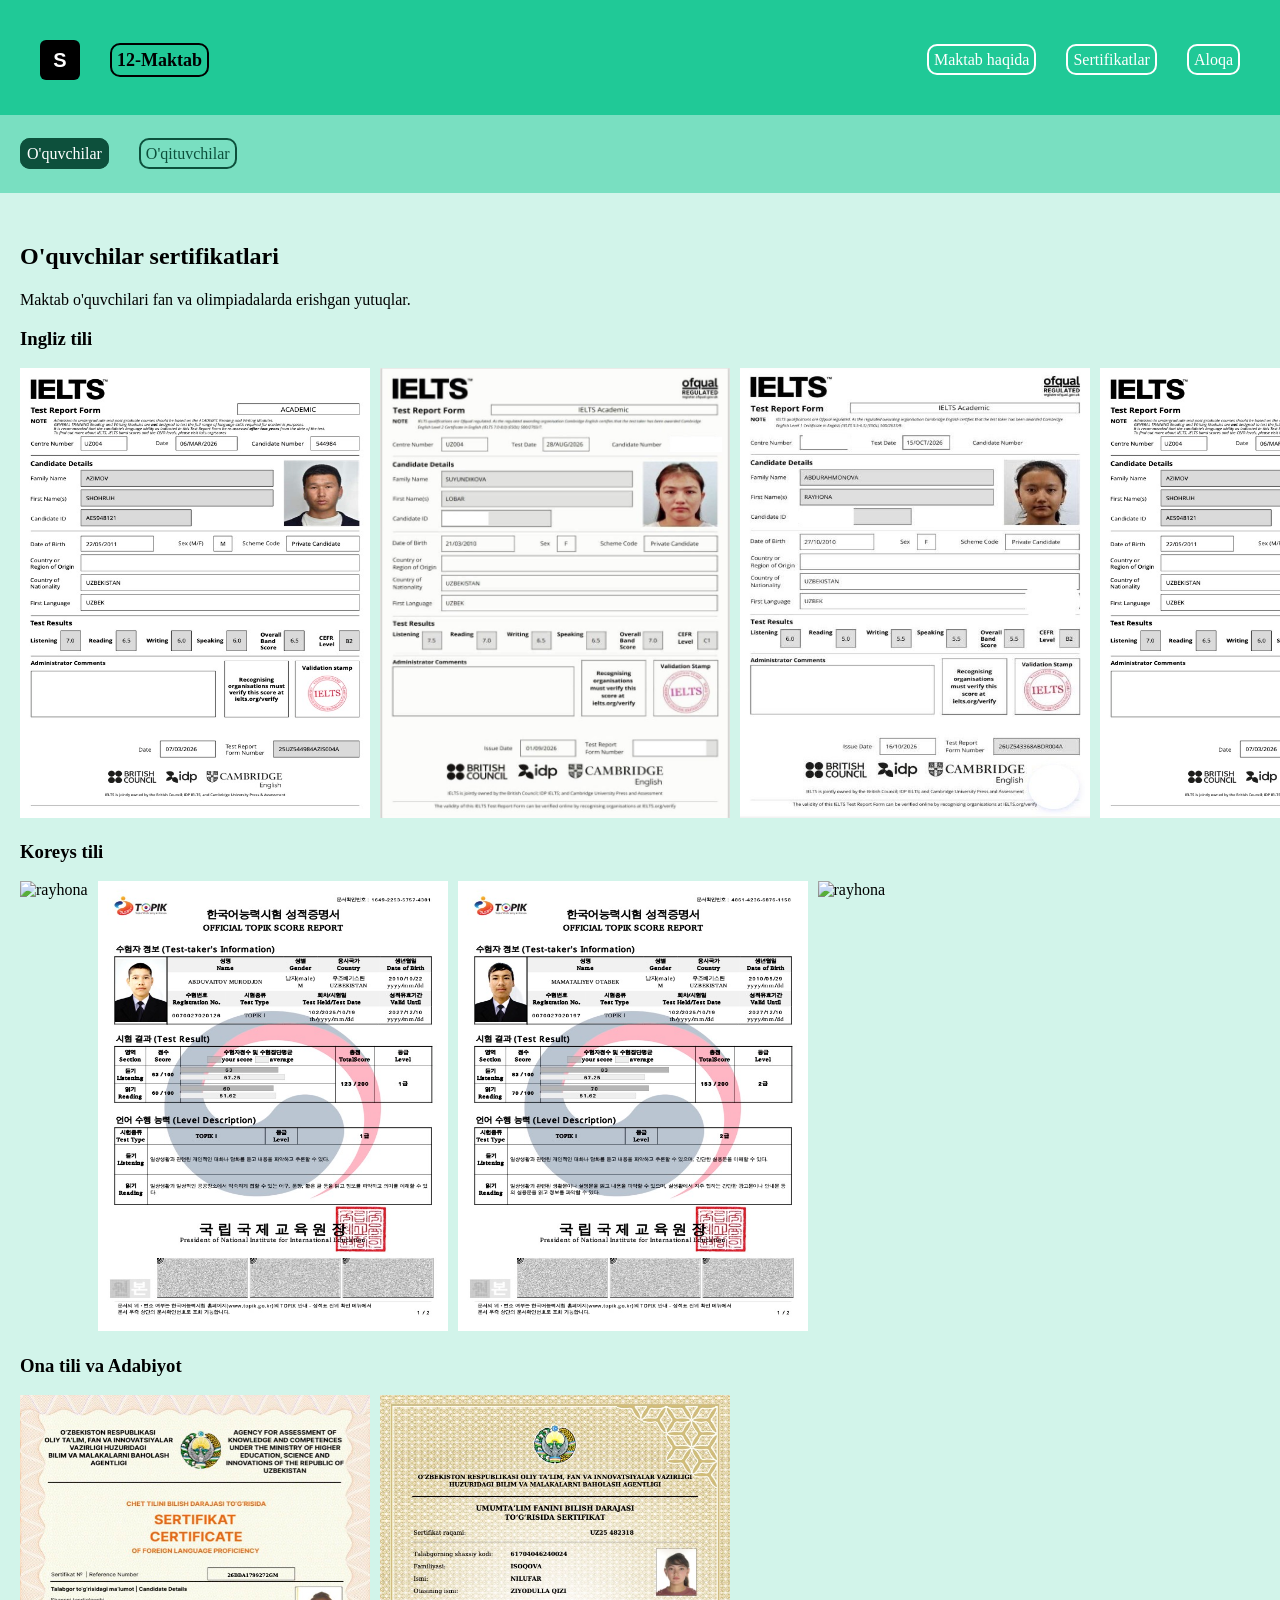
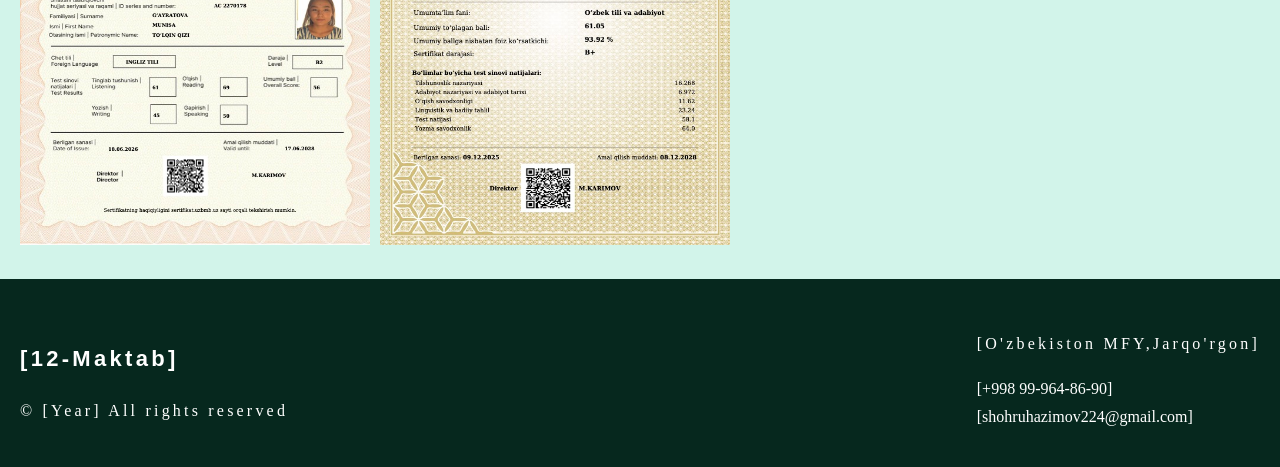
==== certificates.htm @ 86167c2b "first changes" ====
<!DOCTYPE html>
<html lang="en">

<head>
    <meta charset="UTF-8">
    <meta name="viewport" content="width=device-width, initial-scale=1.0">
    <link rel="stylesheet" href="./css/main.css">
    <title>12-Maktab</title>
    <script src="./js/main.js" defer></script>
</head>

<body>
    <!-- header__start -->
    <div class="certificates__section">
        <div class="certificates">
            <div class="certificates__left">
                <p class="certificates__left__logo">S</p>
                <p class="certificates__left__text">12-Maktab</p>
            </div>

            <div class="certificates__right">
                <div class="certificates__right__holder">
                    <a class="certificates__right__holder__link" href="./index.htm">Maktab haqida</a>
                </div>

                <div class="certificates__right__holder">
                    <a class="certificates__right__holder__link" href="./certificates.htm">Sertifikatlar</a>
                </div>

                <div class="certificates__right__holder">
                    <a class="certificates__right__holder__link" href="./contact.htm">Aloqa</a>
                </div>
            </div>

            <button class="certificates__burger" type="button" aria-label="Menyuni ochish" aria-expanded="false">
                <span></span>
                <span></span>
                <span></span>
            </button>
        </div>
    </div>
    <!-- header__end -->

    <!-- search start -->
    <div class="search__section">
        <div class="search">
            <div class="search__list">
                <div class="search__list__left">
                    <div class="search__item__left">
                        <a class="search__link link__1" href="./certificates.htm">O'quvchilar</a>
                    </div>

                    <div class="search__item__left">
                        <a class="search__link link__2" href="./teachers.htm">O'qituvchilar</a>
                    </div>
                </div>
            </div>
        </div>
    </div>
    <!-- search end -->


    <!-- card start -->
    <div class="card__section">
        <div class="card">
            <h2 class="card__heading">O'quvchilar sertifikatlari</h2>
            <p class="card__text">Maktab o'quvchilari fan va olimpiadalarda erishgan yutuqlar.</p>

            <h3 class="card__title">Ingliz tili</h3>
            <div class="card__list list__1">
                <div class="card__item">
                    <img src="./images/me.jpg" width="350" height="450" alt="me">
                </div>

                <div class="card__item">
                    <img src="./images/lobar.jpg" width="350" height="450" alt="lobar">
                </div>

                <div class="card__item">
                    <img src="./images/rayhona.jpg" width="350" height="450" alt="rayhona">
                </div>

                <div class="card__item">
                    <img src="./images/me.jpg" width="350" height="450" alt="me">
                </div>
            </div>


            <h3 class="card__title">Koreys tili</h3>
            <div class="card__list">
                <div class="card__item">
                    <img src="./images/korean rayhona.jpg" width="350" height="450" alt="rayhona">
                </div>

                <div class="card__item">
                    <img src="./images/korean murod.jpg" width="350" height="450" alt="murod">
                </div>

                <div class="card__item">
                    <img src="./images/korean otabek.jpg" width="350" height="450" alt="otabek">
                </div>

                <div class="card__item">
                    <img src="./images/korean rayhona.jpg" width="350" height="450" alt="rayhona">
                </div>
            </div>


            <h3 class="card__title">Ona tili va Adabiyot</h3>
            <div class="card__list">
                <div class="card__item">
                    <img src="./images/Ğayratova M.jpg" width="350" height="450" alt="Ğayratova">
                </div>

                <div class="card__item">
                    <img src="./images/Isoqova N.jpg" width="350" height="450" alt="Isoqova">
                </div>
            </div>
        </div>
    </div>
    <!-- card end -->


    <!-- footer start -->
    <div class="footer__section__2">
        <div class="footer__2">
            <div class="footer__left__2">
                <h5 class="footer__title__2">[12-Maktab]</h5>
                <p class="footer__text">© [Year] All rights reserved</p>
            </div>

            <div class="footer__right__2">
                <p class="footer__text__2">[O'zbekiston MFY,Jarqo'rgon]</p>
                <a class="footer__link__2" href="tel:+998999648690">[+998 99-964-86-90]</a>
                <a class="footer__link__2" href="mailto:shohruhazimov224@gmail.com">[shohruhazimov224@gmail.com]</a>
            </div>
        </div>
    </div>
    <!-- footer end -->

</body>

</html>
---- css/main.css ----
/*! normalize.css v8.0.1 | MIT License | github.com/necolas/normalize.css */
/* Document
   ========================================================================== */
/**
 * 1. Correct the line height in all browsers.
 * 2. Prevent adjustments of font size after orientation changes in iOS.
 */
@import url("https://fonts.googleapis.com/css2?family=Inter:ital,opsz,wght@0,14..32,10");
html {
  line-height: 1.15; /* 1 */
  -webkit-text-size-adjust: 100%; /* 2 */
}

/* Sections
   ========================================================================== */
/**
 * Remove the margin in all browsers.
 */
body {
  margin: 0;
}

/**
 * Render the `main` element consistently in IE.
 */
main {
  display: block;
}

/**
 * Correct the font size and margin on `h1` elements within `section` and
 * `article` contexts in Chrome, Firefox, and Safari.
 */
h1 {
  font-size: 2em;
  margin: 0.67em 0;
}

/* Grouping content
   ========================================================================== */
/**
 * 1. Add the correct box sizing in Firefox.
 * 2. Show the overflow in Edge and IE.
 */
hr {
  box-sizing: content-box; /* 1 */
  height: 0; /* 1 */
  overflow: visible; /* 2 */
}

/**
 * 1. Correct the inheritance and scaling of font size in all browsers.
 * 2. Correct the odd `em` font sizing in all browsers.
 */
pre {
  font-family: monospace, monospace; /* 1 */
  font-size: 1em; /* 2 */
}

/* Text-level semantics
   ========================================================================== */
/**
 * Remove the gray background on active links in IE 10.
 */
a {
  background-color: transparent;
}

/**
 * 1. Remove the bottom border in Chrome 57-
 * 2. Add the correct text decoration in Chrome, Edge, IE, Opera, and Safari.
 */
abbr[title] {
  border-bottom: none; /* 1 */
  text-decoration: underline; /* 2 */
  -webkit-text-decoration: underline dotted;
          text-decoration: underline dotted; /* 2 */
}

/**
 * Add the correct font weight in Chrome, Edge, and Safari.
 */
b,
strong {
  font-weight: bolder;
}

/**
 * 1. Correct the inheritance and scaling of font size in all browsers.
 * 2. Correct the odd `em` font sizing in all browsers.
 */
code,
kbd,
samp {
  font-family: monospace, monospace; /* 1 */
  font-size: 1em; /* 2 */
}

/**
 * Add the correct font size in all browsers.
 */
small {
  font-size: 80%;
}

/**
 * Prevent `sub` and `sup` elements from affecting the line height in
 * all browsers.
 */
sub,
sup {
  font-size: 75%;
  line-height: 0;
  position: relative;
  vertical-align: baseline;
}

sub {
  bottom: -0.25em;
}

sup {
  top: -0.5em;
}

/* Embedded content
   ========================================================================== */
/**
 * Remove the border on images inside links in IE 10.
 */
img {
  border-style: none;
}

/* Forms
   ========================================================================== */
/**
 * 1. Change the font styles in all browsers.
 * 2. Remove the margin in Firefox and Safari.
 */
button,
input,
optgroup,
select,
textarea {
  font-family: inherit; /* 1 */
  font-size: 100%; /* 1 */
  line-height: 1.15; /* 1 */
  margin: 0; /* 2 */
}

/**
 * Show the overflow in IE.
 * 1. Show the overflow in Edge.
 */
button,
input { /* 1 */
  overflow: visible;
}

/**
 * Remove the inheritance of text transform in Edge, Firefox, and IE.
 * 1. Remove the inheritance of text transform in Firefox.
 */
button,
select { /* 1 */
  text-transform: none;
}

/**
 * Correct the inability to style clickable types in iOS and Safari.
 */
/**
 * Remove the inner border and padding in Firefox.
 */
button::-moz-focus-inner,
[type=button]::-moz-focus-inner,
[type=reset]::-moz-focus-inner,
[type=submit]::-moz-focus-inner {
  border-style: none;
  padding: 0;
}

/**
 * Restore the focus styles unset by the previous rule.
 */
button:-moz-focusring,
[type=button]:-moz-focusring,
[type=reset]:-moz-focusring,
[type=submit]:-moz-focusring {
  outline: 1px dotted ButtonText;
}

/**
 * Correct the padding in Firefox.
 */
fieldset {
  padding: 0.35em 0.75em 0.625em;
}

/**
 * 1. Correct the text wrapping in Edge and IE.
 * 2. Correct the color inheritance from `fieldset` elements in IE.
 * 3. Remove the padding so developers are not caught out when they zero out
 *    `fieldset` elements in all browsers.
 */
legend {
  box-sizing: border-box; /* 1 */
  color: inherit; /* 2 */
  display: table; /* 1 */
  max-width: 100%; /* 1 */
  padding: 0; /* 3 */
  white-space: normal; /* 1 */
}

/**
 * Add the correct vertical alignment in Chrome, Firefox, and Opera.
 */
progress {
  vertical-align: baseline;
}

/**
 * Remove the default vertical scrollbar in IE 10+.
 */
textarea {
  overflow: auto;
}

/**
 * 1. Add the correct box sizing in IE 10.
 * 2. Remove the padding in IE 10.
 */
[type=checkbox],
[type=radio] {
  box-sizing: border-box; /* 1 */
  padding: 0; /* 2 */
}

/**
 * Correct the cursor style of increment and decrement buttons in Chrome.
 */
[type=number]::-webkit-inner-spin-button,
[type=number]::-webkit-outer-spin-button {
  height: auto;
}

/**
 * 1. Correct the odd appearance in Chrome and Safari.
 * 2. Correct the outline style in Safari.
 */
[type=search] {
  outline-offset: -2px; /* 2 */
}

/**
 * Remove the inner padding in Chrome and Safari on macOS.
 */
[type=search]::-webkit-search-decoration {
  -webkit-appearance: none;
}

/**
 * 1. Correct the inability to style clickable types in iOS and Safari.
 * 2. Change font properties to `inherit` in Safari.
 */
::-webkit-file-upload-button {
  -webkit-appearance: button; /* 1 */
  font: inherit; /* 2 */
}

/* Interactive
   ========================================================================== */
/*
 * Add the correct display in Edge, IE 10+, and Firefox.
 */
details {
  display: block;
}

/*
 * Add the correct display in all browsers.
 */
summary {
  display: list-item;
}

/* Misc
   ========================================================================== */
/**
 * Add the correct display in IE 10+.
 */
template {
  display: none;
}

/**
 * Add the correct display in IE 10.
 */
[hidden] {
  display: none;
}

body {
  margin: 0;
  padding: 0;
  box-sizing: border-box;
  overflow-x: hidden;
}

.container {
  width: 100%;
  max-width: 1440px;
  margin: 0 auto;
  padding: 0 20px;
}

a {
  text-decoration: none;
}

.header__section {
  background-color: #0d6efd;
  max-width: 100%;
  margin: 0 auto;
  padding: 0 20px;
  padding-top: 20px;
  padding-bottom: 15px;
  position: relative;
}

.header {
  background-color: #0d6efd;
  padding: 10px;
  max-width: 1440px;
  margin: 0 auto;
  padding: 0 20px;
  display: flex;
  justify-content: space-between;
  align-items: center;
}

.header__left {
  display: flex;
  gap: 30px;
  justify-content: center;
  align-items: center;
}

.header__left__logo {
  width: 40px;
  height: 40px;
  background-color: #031633;
  color: #FFFFFF;
  display: flex;
  align-items: center;
  justify-content: center;
  font-family: "Space Grotesk", sans-serif;
  font-weight: 700;
  font-size: 20px;
  border-radius: 6px;
}

.header__left__text {
  font-weight: 700;
  font-size: 18px;
  color: #FFFFFF;
  border: 2px solid #FFFFFF;
  border-radius: 10px;
  padding: 5px;
}

.header__right {
  display: flex;
  justify-content: center;
  align-items: center;
  gap: 30px;
}

.header__right__holder__link {
  color: #FFFFFF;
  border: 2px solid #FFFFFF;
  padding: 5px;
  border-radius: 10px;
  transition: background-color 0.2s ease, color 0.2s ease, transform 0.2s ease;
}

.header__right__holder__link:hover {
  background-color: #FFFFFF;
  color: black;
}

.header__burger {
  display: none;
  flex-direction: column;
  gap: 5px;
  background: none;
  border: 0;
  padding: 8px;
  cursor: pointer;
}

.header__burger span {
  display: block;
  width: 26px;
  height: 3px;
  background-color: #FFFFFF;
  border-radius: 2px;
}

@media (max-width: 576px) {
  .header__burger {
    display: flex;
  }
  .header__right {
    display: none;
    position: absolute;
    top: 100%;
    left: 0;
    right: 0;
    flex-direction: column;
    align-items: stretch;
    text-align: center;
    gap: 12px;
    padding: 20px;
    background-color: #0B1020;
    z-index: 10;
  }
  .header__right--open {
    display: flex;
  }
}
.hero__section {
  max-width: 100%;
  height: 540px;
  background-image: url("../../images/school logo.jpg");
  background-size: cover;
  background-position: center;
  background-repeat: no-repeat;
  margin: 0 auto;
}

@media (max-width: 576px) {
  .hero__section {
    height: 440px;
  }
}
.name__section {
  width: 100%;
  margin: 0 auto;
  padding: 0 20px;
  background-color: #9ec5fe;
}

.name {
  padding: 50px 0;
  max-width: 1440px;
  margin: 0 auto;
  padding: 0 20px;
  background-color: #9ec5fe;
  padding-bottom: 50px;
}

.name__date__text {
  padding-top: 30px;
  color: #1D4ED8;
  font-size: 12px;
  font-weight: 600;
  letter-spacing: 0.12em;
  text-transform: uppercase;
  margin-bottom: 30px;
}

.name__title {
  margin: 0;
  font-family: "Space Grotesk", sans-serif;
  font-weight: 700;
  font-size: 64px;
  line-height: 1.05;
  text-wrap: balance;
  max-width: 820px;
  margin-bottom: 30px;
}

.name__link__certificates {
  margin-right: 10px;
  transition: background-color 0.2s ease, color 0.2s ease, transform 0.2s ease;
}

.name__link__contact {
  border: 0.2px solid black;
  transition: background-color 0.2s ease, color 0.2s ease, transform 0.2s ease;
}

.name__links__holder {
  margin-top: 3px;
}

@media (max-width: 576px) {
  .name {
    display: flex;
    flex-direction: column;
    justify-content: center;
    align-items: center;
  }
  .name__link__certificates {
    width: 300px;
  }
  .name__links__holder {
    display: flex;
    flex-direction: column;
  }
}
.our__section {
  max-width: 100%;
  margin: 0 auto;
  padding: 0 20px;
  background-color: #6ea8fe;
  padding: 30px 0;
  margin-top: 30px;
  margin-top: -1px;
}

.our {
  max-width: 100%;
  padding: 50px 0;
  max-width: 1440px;
  margin: 0 auto;
  padding: 0 20px;
}

.our__heading {
  margin: 0;
  font-family: "Space Grotesk", sans-serif;
  font-weight: 700;
  font-size: 36px;
}

.our__list {
  list-style: none;
  display: flex;
  justify-content: space-between;
}

.our__item {
  margin-top: 30px;
  background-color: #FFFFFF;
  width: 300px;
  padding: 20px;
  border-radius: 10px;
}

.our__img {
  border-radius: 10px;
  margin-bottom: 10px;
}

.our__text {
  color: #6d7891;
}

.our__link {
  transition: background-color 0.2s ease, color 0.2s ease, transform 0.2s ease;
}

@media (max-width: 576px) {
  .our__section {
    max-width: 100%;
    margin: 0 auto;
    padding: 0 20px;
    background-color: #A9B4D0;
    margin-top: -50px;
  }
  .our {
    margin-top: 50px;
    padding: 20px 0;
  }
  .our__list {
    flex-direction: column;
    display: flex;
    justify-content: center;
    align-items: center;
  }
  .our__item {
    width: 100%;
    box-sizing: border-box;
  }
}
@media (max-width: 868px) {
  .our__list {
    padding: 0;
    display: flex;
    gap: 30px;
  }
}
.cert__section {
  max-width: 100%;
  margin: 0 auto;
  padding: 0 20px;
  background-color: #3d8bfd;
  padding: 30px 0;
}

.cert {
  padding: 10px;
  max-width: 1440px;
  margin: 0 auto;
  padding: 0 20px;
  background-color: #3d8bfd;
}

.cert__heading {
  color: #FFFFFF;
}

.cert__subtext {
  color: #e6e9f1;
}

.cert__list {
  list-style: none;
  display: flex;
  justify-content: space-between;
}

.cert__item {
  border: 2px solid white;
  padding: 10px;
  background-color: #FFFFFF;
  width: 200px;
}

.cert__inner {
  display: flex;
  flex-direction: column;
  justify-content: center;
  align-items: center;
  gap: 10px;
  border: 2px solid blue;
  padding: 5px 0;
}

.cert__top {
  display: flex;
  flex-direction: column;
  text-align: center;
}

.cert__title {
  color: blue;
  text-transform: uppercase;
  margin-bottom: -5px;
}

.cert__sign {
  display: flex;
  flex-direction: column;
}

.cert__line {
  margin-bottom: -1px;
}

.cert__name {
  text-align: center;
  font-weight: 700;
}

.cert__subject {
  text-align: center;
}

.cert__bottom {
  display: flex;
  gap: 50px;
  align-items: center;
}

@media (max-width: 576px) {
  .cert__list {
    margin-top: 50px;
    display: flex;
    flex-direction: column;
    justify-content: center;
    align-items: center;
    gap: 30px;
  }
  .cert__item {
    border: 2px solid white;
    padding: 10px;
    background-color: #FFFFFF;
    width: 300px;
  }
  .cert__inner {
    display: flex;
    flex-direction: column;
    justify-content: center;
    align-items: center;
    gap: 30px;
    border: 2px solid blue;
    padding: 5px 0;
    height: 350px;
  }
  .cert__heading {
    color: #FFFFFF;
    display: flex;
    justify-content: center;
    align-items: center;
  }
  .cert__subtext {
    color: #A9B4D0;
    display: flex;
    justify-content: center;
    align-items: center;
  }
}
@media (max-width: 868px) {
  .cert__list {
    padding: 0;
    display: flex;
    gap: 10px;
  }
}
.footer__section {
  max-width: 100%;
  margin: 0 auto;
  padding: 0 20px;
  background-color: #052c65;
  padding: 30px 0;
}

.footer {
  padding: 10px;
  max-width: 1440px;
  margin: 0 auto;
  padding: 0 20px;
  background-color: #052c65;
  display: flex;
  justify-content: space-between;
  align-items: center;
}

.footer__left {
  display: flex;
  flex-direction: column;
  gap: 20px;
  justify-content: center;
}

.footer__right {
  display: flex;
  flex-direction: column;
  gap: 10px;
  justify-content: center;
}

.footer__title {
  color: rgb(255, 255, 255);
  font-family: "Space Grotesk", sans-serif;
  font-weight: 700;
  font-size: 22px;
  letter-spacing: 0.15em;
}

.footer__text {
  color: rgb(255, 255, 255);
  letter-spacing: 0.2em;
}

.footer__link {
  color: rgb(255, 255, 255);
}

.footer__link:hover {
  color: yellow;
}

@media (max-width: 576px) {
  .footer {
    display: flex;
    flex-direction: column;
    justify-content: center;
    align-items: center;
    gap: 10px;
  }
  .footer__left {
    display: flex;
    flex-direction: column;
    gap: 10px;
    justify-content: center;
  }
  .footer__title {
    text-align: center;
  }
  .footer__title {
    text-align: center;
  }
  .footer__link {
    color: rgb(255, 255, 255);
    text-align: center;
  }
}
.search__section {
  max-width: 100%;
  margin: 0 auto;
  padding: 0 20px;
  background-color: #79dfc1;
  padding: 30px 0;
}

.search {
  padding: 10px;
  max-width: 1440px;
  margin: 0 auto;
  padding: 0 20px;
  background-color: #79dfc1;
}

.search__list {
  display: flex;
  flex-direction: column;
  gap: 30px;
}

.search__list__left {
  display: flex;
  align-items: center;
  gap: 30px;
}

.search__link {
  color: #ffffff;
  border: 2px solid #ffffff;
  padding: 5px;
  border-radius: 10px;
}

.link__1 {
  border: 2px solid #0d503c;
  background-color: #0d503c;
  transition: background-color 0.2s ease, color 0.2s ease, transform 0.2s ease;
}

.link__2 {
  border: 2px solid #0d503c;
  color: #0d503c;
  transition: background-color 0.2s ease, color 0.2s ease, transform 0.2s ease;
}

.search__link:hover {
  background-color: #ffffff;
  color: black;
}

.search__list__right {
  display: flex;
  align-items: center;
  gap: 50px;
}

.search__list__right__text {
  color: black;
}

.all {
  background-color: #13795b;
  padding: 5px 10px;
  border-radius: 15px;
  color: #ffffff;
}

.search__link__right {
  background-color: #ffffff;
  padding: 5px 10px;
  border-radius: 15px;
}

@media (max-width: 576px) {
  .search__list__left {
    display: flex;
    justify-content: center;
    align-items: center;
  }
}
.certificates__section {
  background-color: #20c997;
  max-width: 100%;
  margin: 0 auto;
  padding: 0 20px;
  padding-top: 20px;
  padding-bottom: 15px;
  position: relative;
}

.certificates {
  background-color: #20c997;
  padding: 10px;
  max-width: 1440px;
  margin: 0 auto;
  padding: 0 20px;
  display: flex;
  justify-content: space-between;
  align-items: center;
}

.certificates__left {
  display: flex;
  gap: 30px;
  justify-content: center;
  align-items: center;
}

.certificates__left__logo {
  width: 40px;
  height: 40px;
  background-color: black;
  color: #FFFFFF;
  display: flex;
  align-items: center;
  justify-content: center;
  font-family: "Space Grotesk", sans-serif;
  font-weight: 700;
  font-size: 20px;
  border-radius: 6px;
}

.certificates__left__text {
  font-weight: 700;
  font-size: 18px;
  color: black;
  border: 2px solid black;
  border-radius: 10px;
  padding: 5px;
}

.certificates__right {
  display: flex;
  justify-content: center;
  align-items: center;
  gap: 30px;
}

.certificates__right__holder__link {
  color: #FFFFFF;
  border: 2px solid #FFFFFF;
  padding: 5px;
  border-radius: 10px;
  transition: background-color 0.2s ease, color 0.2s ease, transform 0.2s ease;
}

.certificates__right__holder__link:hover {
  background-color: black;
  border: 2px solid black;
  color: #FFFFFF;
}

.certificates__burger {
  display: none;
  flex-direction: column;
  gap: 5px;
  background: none;
  border: 0;
  padding: 8px;
  cursor: pointer;
}

.certificates__burger span {
  display: block;
  width: 26px;
  height: 3px;
  background-color: #FFFFFF;
  border-radius: 2px;
}

@media (max-width: 576px) {
  .certificates__burger {
    display: flex;
  }
  .certificates__right {
    display: none;
    position: absolute;
    top: 100%;
    left: 0;
    right: 0;
    flex-direction: column;
    align-items: stretch;
    text-align: center;
    gap: 12px;
    padding: 20px;
    background-color: #0B1020;
    z-index: 10;
  }
  .certificates__right--open {
    display: flex;
  }
}
.card__section {
  max-width: 100%;
  margin: 0 auto;
  padding: 0 20px;
  background-color: #d2f4ea;
  padding: 30px 0;
}

.card {
  padding: 10px;
  max-width: 1440px;
  margin: 0 auto;
  padding: 0 20px;
  background-color: #d2f4ea;
}

.card__list {
  display: flex;
  gap: 10px;
}

.list__1 {
  margin-bottom: 10px;
}

@media (max-width: 576px) {
  .card__list {
    display: flex;
    flex-direction: column;
  }
}
.footer__section__2 {
  max-width: 100%;
  margin: 0 auto;
  padding: 0 20px;
  background-color: #06281e;
  padding: 30px 0;
}

.footer__2 {
  padding: 10px;
  max-width: 1440px;
  margin: 0 auto;
  padding: 0 20px;
  background-color: #06281e;
  display: flex;
  justify-content: space-between;
  align-items: center;
}

.footer__left__2 {
  display: flex;
  flex-direction: column;
  gap: 20px;
  justify-content: center;
}

.footer__right__2 {
  display: flex;
  flex-direction: column;
  gap: 10px;
  justify-content: center;
}

.footer__title__2 {
  color: rgb(255, 255, 255);
  font-family: "Space Grotesk", sans-serif;
  font-weight: 700;
  font-size: 22px;
  letter-spacing: 0.15em;
  margin-bottom: -5px;
}

.footer__text__2 {
  color: rgb(255, 255, 255);
  letter-spacing: 0.2em;
}

.footer__link__2 {
  color: rgb(255, 255, 255);
}

.footer__link__2:hover {
  color: yellow;
}

@media (max-width: 576px) {
  .footer__2 {
    display: flex;
    flex-direction: column;
    justify-content: center;
    align-items: center;
    gap: 10px;
  }
  .footer__left__2 {
    display: flex;
    flex-direction: column;
    gap: 10px;
    justify-content: center;
  }
  .footer__title__2 {
    text-align: center;
    margin-bottom: -5px;
  }
  .footer__title__2 {
    text-align: center;
  }
  .footer__link__2 {
    color: rgb(255, 255, 255);
    text-align: center;
  }
}/*# sourceMappingURL=main.css.map */
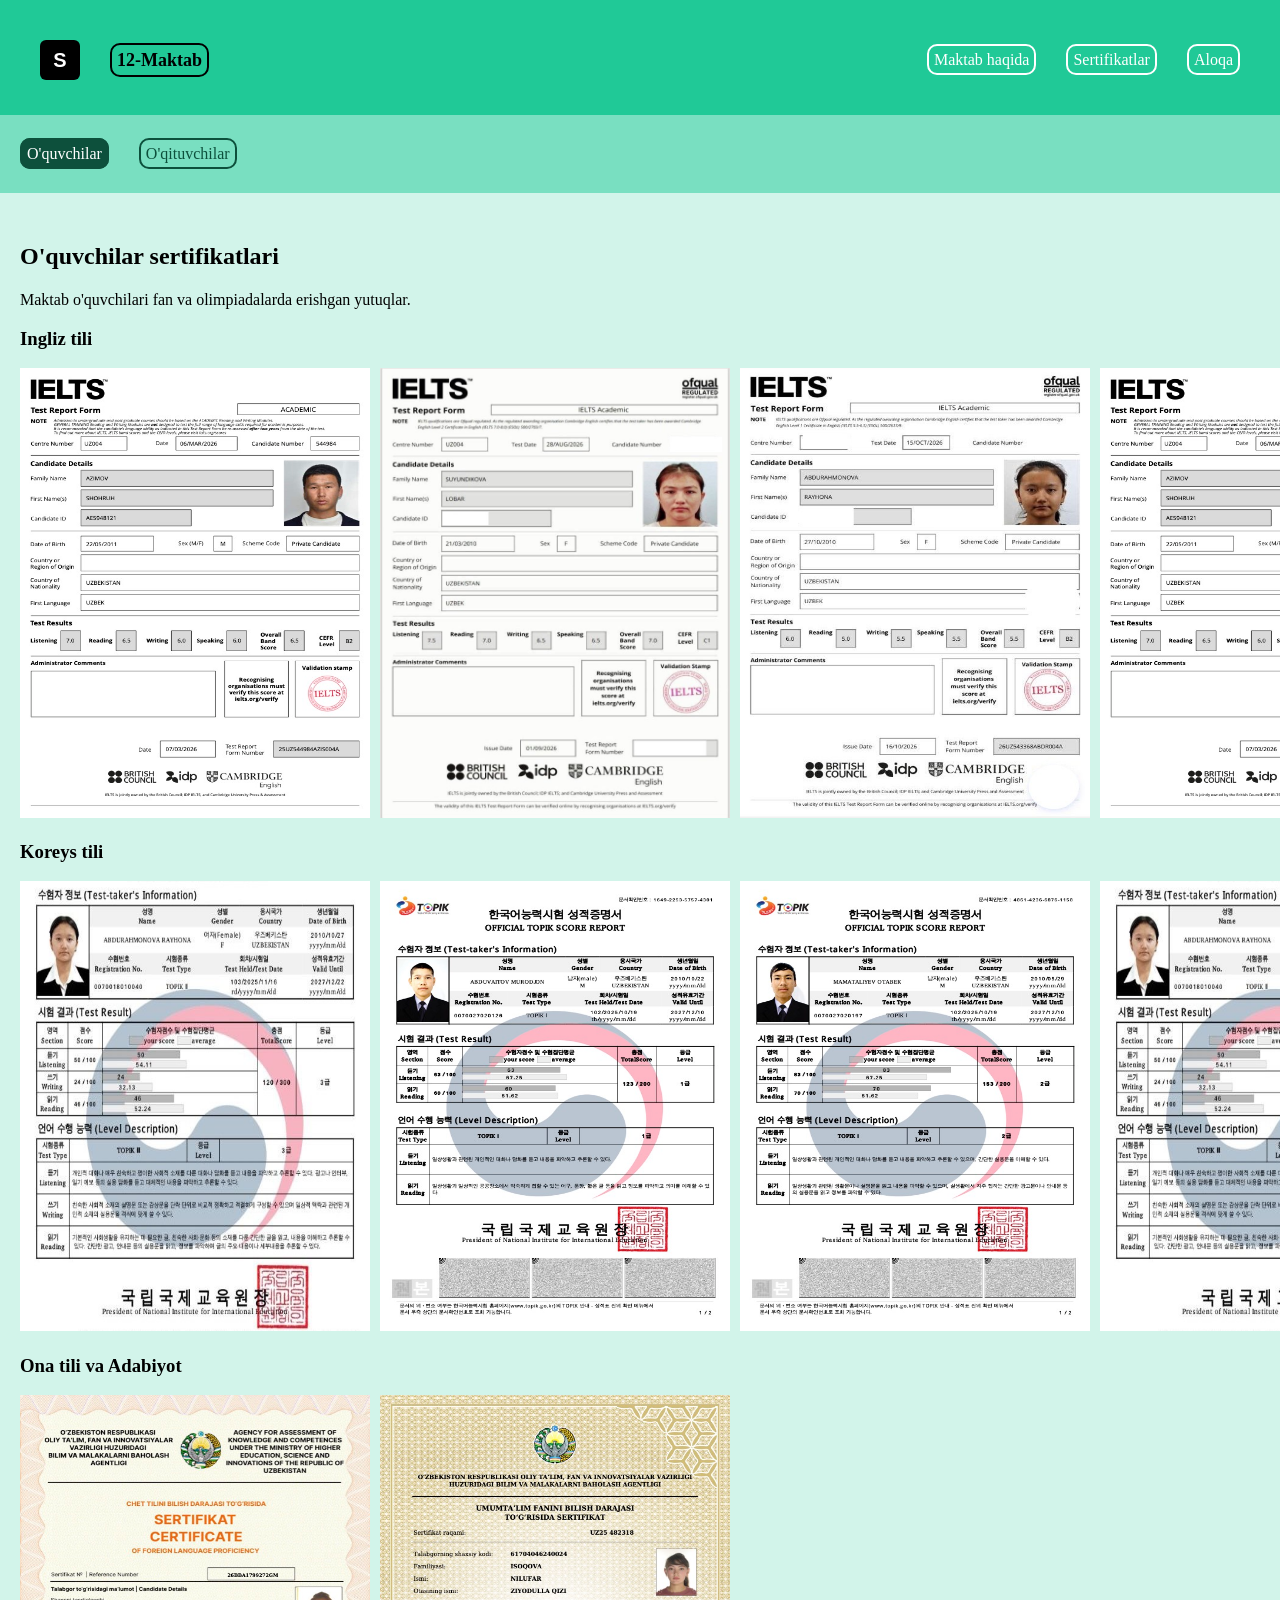
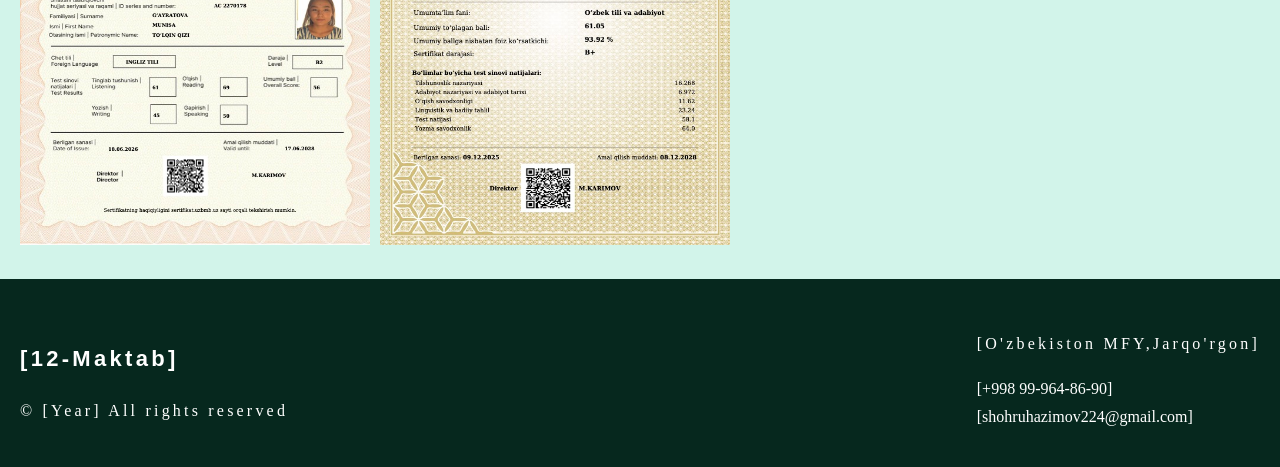
==== commit ac146f3f: "second" ====
--- a/certificates.htm
+++ b/certificates.htm
@@ -89,7 +89,7 @@
             <h3 class="card__title">Koreys tili</h3>
             <div class="card__list">
                 <div class="card__item">
-                    <img src="./images/korean rayhona.jpg" width="350" height="450" alt="rayhona">
+                    <img src="./images/korean rayhona.png" width="350" height="450" alt="rayhona">
                 </div>
 
                 <div class="card__item">
@@ -101,10 +101,9 @@
                 </div>
 
                 <div class="card__item">
-                    <img src="./images/korean rayhona.jpg" width="350" height="450" alt="rayhona">
+                    <img src="./images/korean rayhona.png" width="350" height="450" alt="rayhona">
                 </div>
             </div>
-
 
             <h3 class="card__title">Ona tili va Adabiyot</h3>
             <div class="card__list">
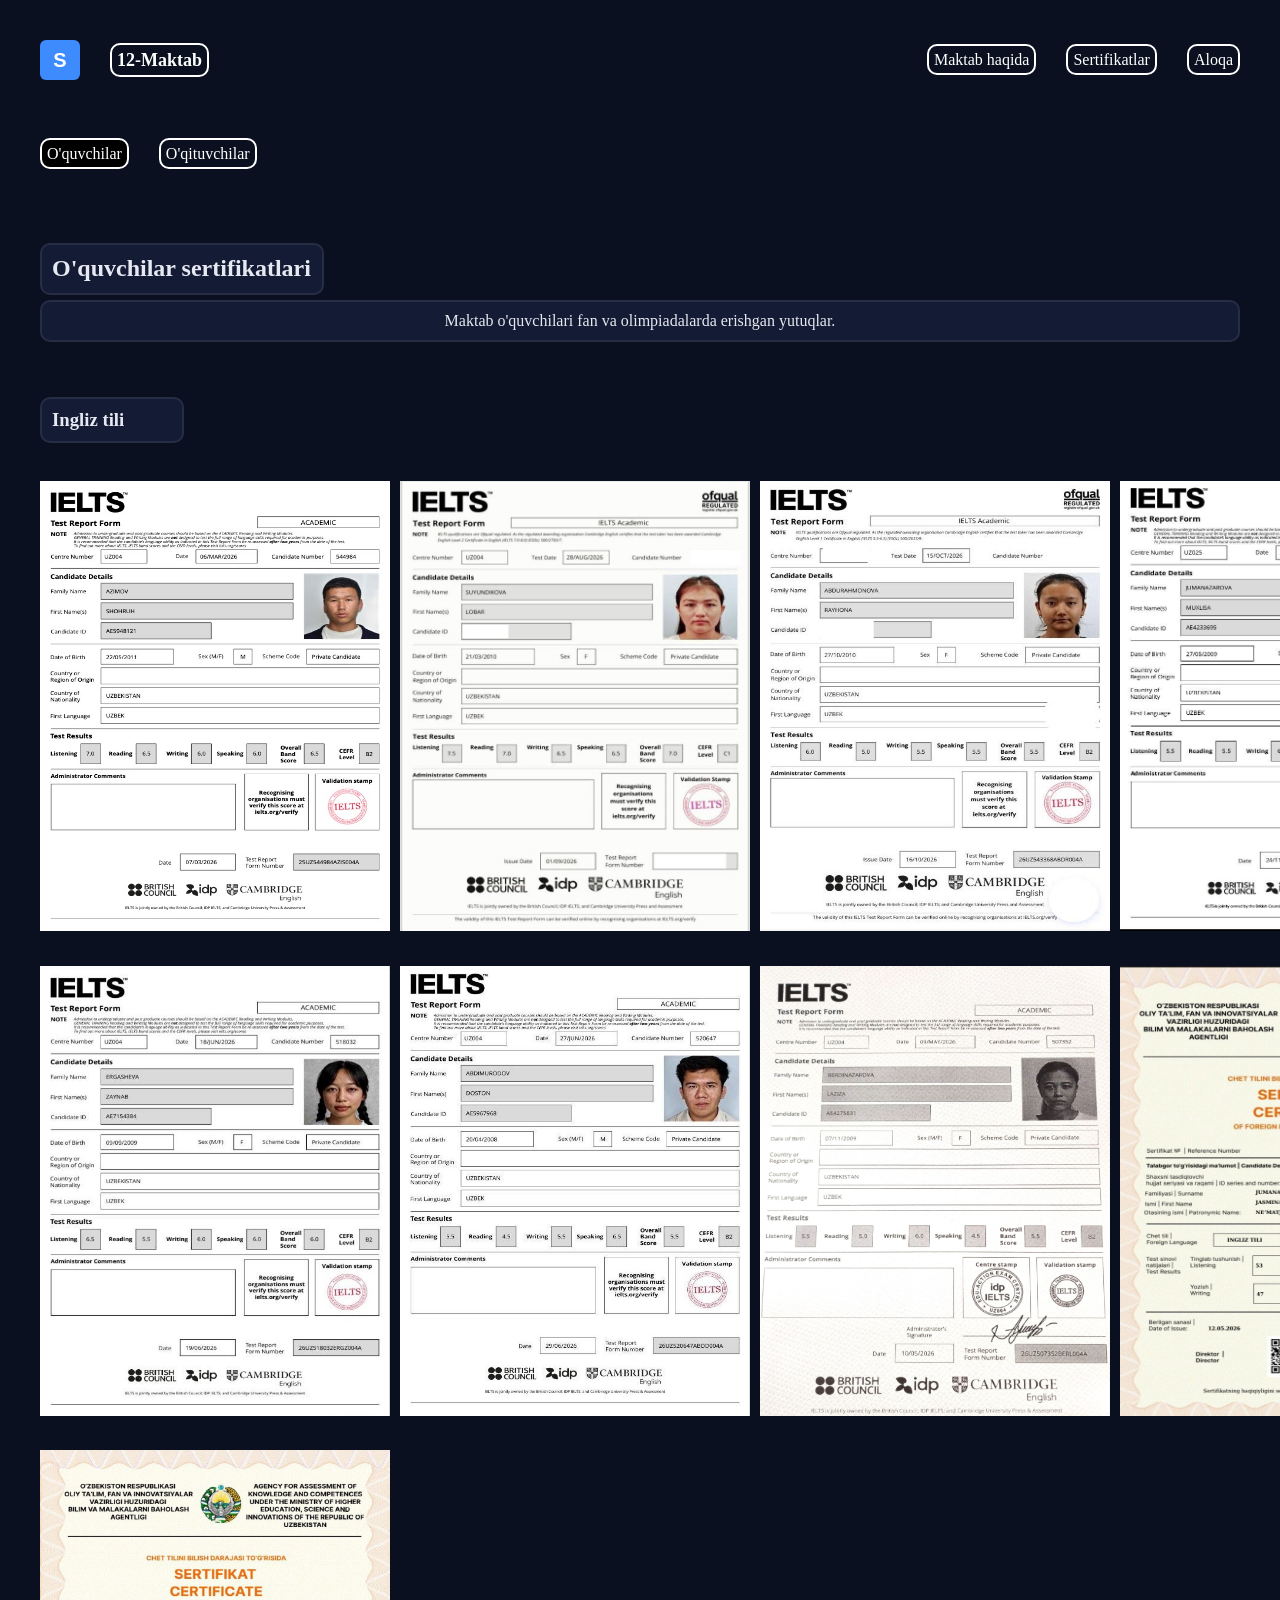
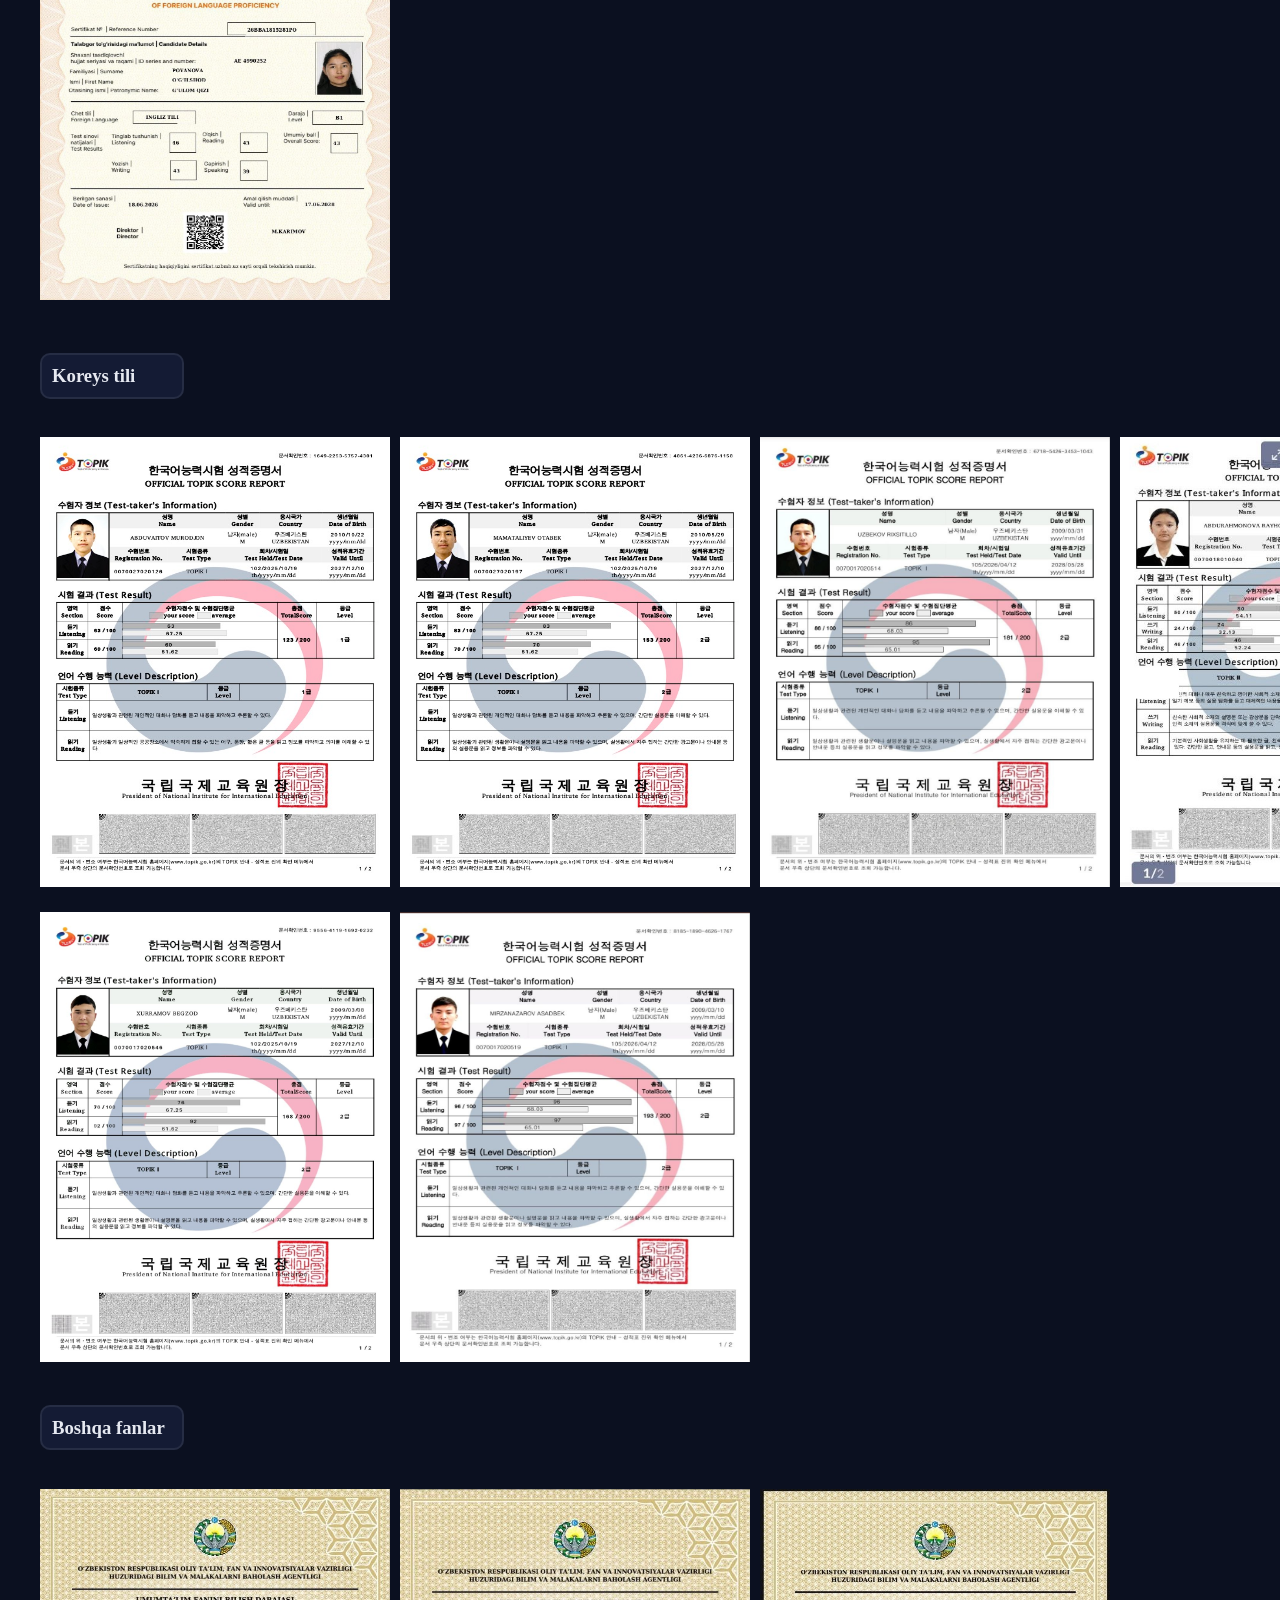
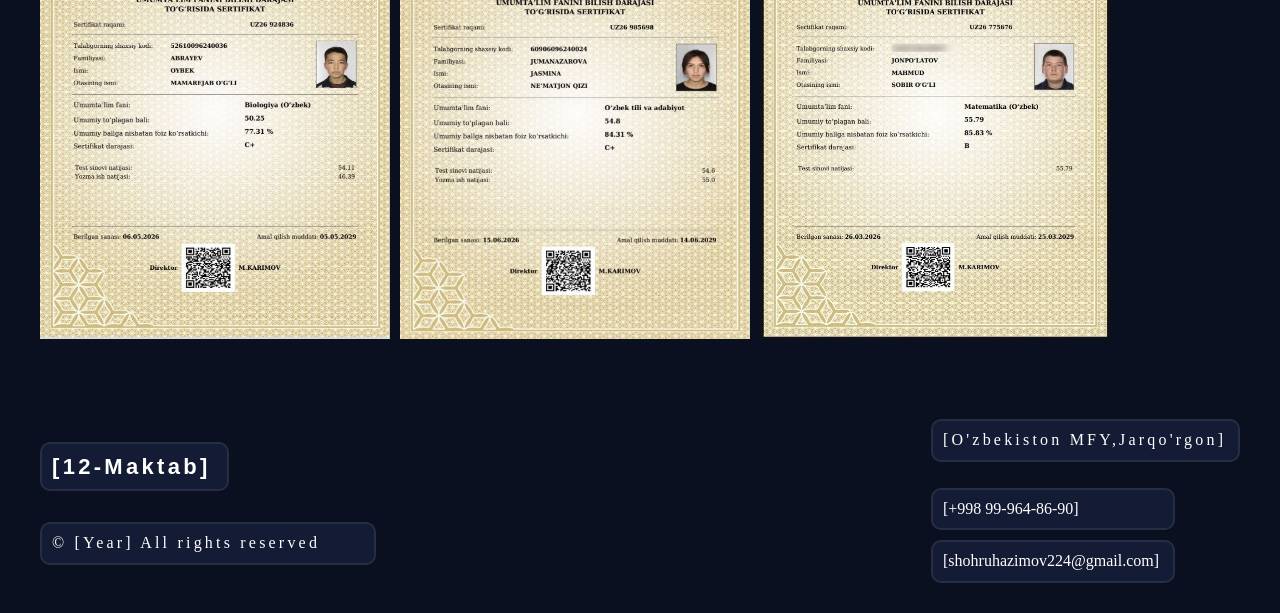
==== commit 357c9488: "final fix" ====
--- a/certificates.htm
+++ b/certificates.htm
@@ -62,7 +62,7 @@
 
     <!-- card start -->
     <div class="card__section">
-        <div class="card">
+        <div class="card ">
             <h2 class="card__heading">O'quvchilar sertifikatlari</h2>
             <p class="card__text">Maktab o'quvchilari fan va olimpiadalarda erishgan yutuqlar.</p>
 
@@ -81,17 +81,36 @@
                 </div>
 
                 <div class="card__item">
-                    <img src="./images/me.jpg" width="350" height="450" alt="me">
+                    <img src="./images/Jumanazarova M.jpg" width="350" height="450" alt="Jumanazarova">
                 </div>
             </div>
 
+            <div class="card__list list__1">
+                <div class="card__item">
+                    <img src="./images/Zaynab.jpg" width="350" height="450" alt="Jumanazarova">
+                </div>
+
+                <div class="card__item">
+                    <img src="./images/doston.jpg" width="350" height="450" alt="Jumanazarova">
+                </div>
+
+                <div class="card__item">
+                    <img src="./images/farrux's sister.jpg" width="350" height="450" alt="Jumanazarova">
+                </div>
+
+                <div class="card__item">
+                    <img src="./images/Jumanazarova J english.jpg" width="350" height="450" alt="Jumanazarova">
+                </div>
+            </div>
+
+            <div class="card__list list__1">
+                <div class="card__item">
+                    <img src="./images/o'g'ilshod.jpg" width="350" height="450" alt="Jumanazarova">
+                </div>
+            </div>
 
             <h3 class="card__title">Koreys tili</h3>
             <div class="card__list">
-                <div class="card__item">
-                    <img src="./images/korean rayhona.png" width="350" height="450" alt="rayhona">
-                </div>
-
                 <div class="card__item">
                     <img src="./images/korean murod.jpg" width="350" height="450" alt="murod">
                 </div>
@@ -101,18 +120,36 @@
                 </div>
 
                 <div class="card__item">
-                    <img src="./images/korean rayhona.png" width="350" height="450" alt="rayhona">
+                    <img src="./images/korean rixsi.jpg" width="350" height="450" alt="otabek">
+                </div>
+
+                <div class="card__item">
+                    <img src="./images/korean rayhona.jpg" width="350" height="450" alt="rayhona">
                 </div>
             </div>
 
-            <h3 class="card__title">Ona tili va Adabiyot</h3>
             <div class="card__list">
                 <div class="card__item">
-                    <img src="./images/Ğayratova M.jpg" width="350" height="450" alt="Ğayratova">
+                    <img src="./images/korean begzod.jpg" width="350" height="450" alt="rayhona">
                 </div>
 
                 <div class="card__item">
-                    <img src="./images/Isoqova N.jpg" width="350" height="450" alt="Isoqova">
+                    <img src="./images/korean asad.jpg" width="350" height="450" alt="murod">
+                </div>
+            </div>
+
+            <h3 class="card__title">Boshqa fanlar</h3>
+            <div class="card__list">
+                <div class="card__item">
+                    <img src="./images/Oybek.jpg" width="350" height="450" alt="rayhona">
+                </div>
+
+                <div class="card__item">
+                    <img src="./images/jumanazarova J.jpg" width="350" height="450" alt="murod">
+                </div>
+
+                <div class="card__item">
+                    <img src="./images/Murod math.jpg" width="350" height="450" alt="otabek">
                 </div>
             </div>
         </div>
--- a/css/main.css
+++ b/css/main.css
@@ -306,6 +306,8 @@
   padding: 0;
   box-sizing: border-box;
   overflow-x: hidden;
+  background-color: #0B1020;
+  color: #E6E9F1;
 }
 
 .container {
@@ -320,7 +322,6 @@
 }
 
 .header__section {
-  background-color: #0d6efd;
   max-width: 100%;
   margin: 0 auto;
   padding: 0 20px;
@@ -330,7 +331,6 @@
 }
 
 .header {
-  background-color: #0d6efd;
   padding: 10px;
   max-width: 1440px;
   margin: 0 auto;
@@ -350,7 +350,7 @@
 .header__left__logo {
   width: 40px;
   height: 40px;
-  background-color: #031633;
+  background-color: #3d8bfd;
   color: #FFFFFF;
   display: flex;
   align-items: center;
@@ -431,13 +431,35 @@
   }
 }
 .hero__section {
+  position: relative;
   max-width: 100%;
   height: 540px;
-  background-image: url("../../images/school logo.jpg");
-  background-size: cover;
-  background-position: center;
-  background-repeat: no-repeat;
-  margin: 0 auto;
+  overflow: hidden;
+}
+
+.hero__slide {
+  position: absolute;
+  inset: 0;
+  width: 100%;
+  height: 100%;
+  -o-object-fit: cover;
+     object-fit: cover;
+  -o-object-position: center;
+     object-position: center;
+  opacity: 0;
+  transition: opacity 1s ease;
+}
+
+.hero__slide--active {
+  opacity: 1;
+}
+
+.hero__section::after {
+  content: "";
+  position: absolute;
+  inset: 0;
+  pointer-events: none;
+  background: linear-gradient(to bottom, rgba(11, 16, 32, 0.25) 0%, rgba(11, 16, 32, 0.55) 60%, #0B1020 100%);
 }
 
 @media (max-width: 576px) {
@@ -449,26 +471,28 @@
   width: 100%;
   margin: 0 auto;
   padding: 0 20px;
-  background-color: #9ec5fe;
 }
 
 .name {
-  padding: 50px 0;
+  padding: 50px 20px;
   max-width: 1440px;
   margin: 0 auto;
-  padding: 0 20px;
-  background-color: #9ec5fe;
   padding-bottom: 50px;
 }
 
 .name__date__text {
   padding-top: 30px;
-  color: #1D4ED8;
+  color: #E6E9F1;
   font-size: 12px;
   font-weight: 600;
   letter-spacing: 0.12em;
   text-transform: uppercase;
   margin-bottom: 30px;
+  border: 2px solid rgba(255, 255, 255, 0.08);
+  padding: 10px;
+  background-color: #141B34;
+  width: 340px;
+  border-radius: 10px;
 }
 
 .name__title {
@@ -480,16 +504,33 @@
   text-wrap: balance;
   max-width: 820px;
   margin-bottom: 30px;
+  color: #E6E9F1;
+  border: 2px solid rgba(255, 255, 255, 0.08);
+  padding: 10px;
+  background-color: #141B34;
+  width: 340px;
+  border-radius: 10px;
 }
 
 .name__link__certificates {
   margin-right: 10px;
   transition: background-color 0.2s ease, color 0.2s ease, transform 0.2s ease;
+  border: 2px solid rgba(255, 255, 255, 0.08);
+  padding: 10px;
+  background-color: #141B34;
+  width: 220px;
+  border-radius: 10px;
 }
 
 .name__link__contact {
   border: 0.2px solid black;
+  color: #ffffff;
   transition: background-color 0.2s ease, color 0.2s ease, transform 0.2s ease;
+  border: 2px solid rgba(255, 255, 255, 0.08);
+  padding: 10px;
+  background-color: #141B34;
+  width: 220px;
+  border-radius: 10px;
 }
 
 .name__links__holder {
@@ -515,7 +556,6 @@
   max-width: 100%;
   margin: 0 auto;
   padding: 0 20px;
-  background-color: #6ea8fe;
   padding: 30px 0;
   margin-top: 30px;
   margin-top: -1px;
@@ -523,10 +563,9 @@
 
 .our {
   max-width: 100%;
-  padding: 50px 0;
+  padding: 50px 20px;
   max-width: 1440px;
   margin: 0 auto;
-  padding: 0 20px;
 }
 
 .our__heading {
@@ -534,6 +573,11 @@
   font-family: "Space Grotesk", sans-serif;
   font-weight: 700;
   font-size: 36px;
+  border: 2px solid rgba(255, 255, 255, 0.08);
+  padding: 10px;
+  background-color: #141B34;
+  width: 290px;
+  border-radius: 10px;
 }
 
 .our__list {
@@ -544,10 +588,11 @@
 
 .our__item {
   margin-top: 30px;
-  background-color: #FFFFFF;
+  background-color: #141B34;
   width: 300px;
   padding: 20px;
   border-radius: 10px;
+  border: 2px solid rgba(255, 255, 255, 0.08);
 }
 
 .our__img {
@@ -555,12 +600,16 @@
   margin-bottom: 10px;
 }
 
+.our__title {
+  color: #ffffff;
+}
+
 .our__text {
-  color: #6d7891;
+  color: #ffffff;
 }
 
 .our__link {
-  transition: background-color 0.2s ease, color 0.2s ease, transform 0.2s ease;
+  transition: background-color 0.5s ease, color 0.5s ease, transform 0.5s ease;
 }
 
 @media (max-width: 576px) {
@@ -596,25 +645,32 @@
 .cert__section {
   max-width: 100%;
   margin: 0 auto;
+  padding: 30px 20px;
+}
+
+.cert {
+  padding: 10px;
+  max-width: 1440px;
+  margin: 0 auto;
   padding: 0 20px;
-  background-color: #3d8bfd;
-  padding: 30px 0;
-}
-
-.cert {
-  padding: 10px;
-  max-width: 1440px;
-  margin: 0 auto;
-  padding: 0 20px;
-  background-color: #3d8bfd;
 }
 
 .cert__heading {
   color: #FFFFFF;
+  border: 2px solid rgba(255, 255, 255, 0.08);
+  padding: 10px;
+  background-color: #141B34;
+  width: 360px;
+  border-radius: 10px;
 }
 
 .cert__subtext {
   color: #e6e9f1;
+  border: 2px solid rgba(255, 255, 255, 0.08);
+  padding: 10px;
+  background-color: #141B34;
+  width: 365px;
+  border-radius: 10px;
 }
 
 .cert__list {
@@ -644,6 +700,7 @@
   display: flex;
   flex-direction: column;
   text-align: center;
+  color: black;
 }
 
 .cert__title {
@@ -652,9 +709,14 @@
   margin-bottom: -5px;
 }
 
+.cert__year {
+  color: black;
+}
+
 .cert__sign {
   display: flex;
   flex-direction: column;
+  color: black;
 }
 
 .cert__line {
@@ -664,10 +726,12 @@
 .cert__name {
   text-align: center;
   font-weight: 700;
+  color: black;
 }
 
 .cert__subject {
   text-align: center;
+  color: black;
 }
 
 .cert__bottom {
@@ -684,6 +748,7 @@
     justify-content: center;
     align-items: center;
     gap: 30px;
+    padding: 0;
   }
   .cert__item {
     border: 2px solid white;
@@ -706,12 +771,22 @@
     display: flex;
     justify-content: center;
     align-items: center;
+    box-sizing: border-box;
+    width: 100%;
+    margin: 0 0 16px;
+    text-align: center;
+    justify-content: center;
   }
   .cert__subtext {
     color: #A9B4D0;
     display: flex;
     justify-content: center;
     align-items: center;
+    box-sizing: border-box;
+    width: 100%;
+    margin: 0 0 16px;
+    text-align: center;
+    justify-content: center;
   }
 }
 @media (max-width: 868px) {
@@ -721,20 +796,57 @@
     gap: 10px;
   }
 }
+.reveal {
+  opacity: 0;
+  transform: translateY(24px);
+  transition: opacity 0.6s ease, transform 0.6s ease;
+}
+
+.reveal--visible {
+  opacity: 1;
+  transform: none;
+}
+
+@media (prefers-reduced-motion: reduce) {
+  .reveal {
+    opacity: 1;
+    transform: none;
+    transition: none;
+  }
+}
+.card__item img {
+  cursor: zoom-in;
+}
+
+.lightbox {
+  position: fixed;
+  inset: 0;
+  background-color: rgba(0, 0, 0, 0.85);
+  display: flex;
+  align-items: center;
+  justify-content: center;
+  padding: 20px;
+  z-index: 100;
+  cursor: zoom-out;
+}
+
+.lightbox img {
+  max-width: 100%;
+  max-height: 100%;
+  border-radius: 8px;
+}
+
 .footer__section {
   max-width: 100%;
   margin: 0 auto;
+  padding: 30px 20px;
+}
+
+.footer {
+  padding: 10px;
+  max-width: 1440px;
+  margin: 0 auto;
   padding: 0 20px;
-  background-color: #052c65;
-  padding: 30px 0;
-}
-
-.footer {
-  padding: 10px;
-  max-width: 1440px;
-  margin: 0 auto;
-  padding: 0 20px;
-  background-color: #052c65;
   display: flex;
   justify-content: space-between;
   align-items: center;
@@ -760,15 +872,30 @@
   font-weight: 700;
   font-size: 22px;
   letter-spacing: 0.15em;
+  border: 2px solid rgba(255, 255, 255, 0.08);
+  padding: 10px;
+  background-color: #141B34;
+  width: 185px;
+  border-radius: 10px;
 }
 
 .footer__text {
   color: rgb(255, 255, 255);
   letter-spacing: 0.2em;
+  border: 2px solid rgba(255, 255, 255, 0.08);
+  padding: 10px;
+  background-color: #141B34;
+  width: 312px;
+  border-radius: 10px;
 }
 
 .footer__link {
   color: rgb(255, 255, 255);
+  border: 2px solid rgba(255, 255, 255, 0.08);
+  padding: 10px;
+  background-color: #141B34;
+  width: 265px;
+  border-radius: 10px;
 }
 
 .footer__link:hover {
@@ -803,17 +930,14 @@
 .search__section {
   max-width: 100%;
   margin: 0 auto;
+  padding: 30px 20px;
+}
+
+.search {
+  padding: 10px;
+  max-width: 1440px;
+  margin: 0 auto;
   padding: 0 20px;
-  background-color: #79dfc1;
-  padding: 30px 0;
-}
-
-.search {
-  padding: 10px;
-  max-width: 1440px;
-  margin: 0 auto;
-  padding: 0 20px;
-  background-color: #79dfc1;
 }
 
 .search__list {
@@ -836,14 +960,14 @@
 }
 
 .link__1 {
-  border: 2px solid #0d503c;
-  background-color: #0d503c;
+  border: 2px solid #ffffff;
+  background-color: black;
   transition: background-color 0.2s ease, color 0.2s ease, transform 0.2s ease;
 }
 
 .link__2 {
-  border: 2px solid #0d503c;
-  color: #0d503c;
+  border: 2px solid #ffffff;
+  color: #ffffff;
   transition: background-color 0.2s ease, color 0.2s ease, transform 0.2s ease;
 }
 
@@ -883,7 +1007,6 @@
   }
 }
 .certificates__section {
-  background-color: #20c997;
   max-width: 100%;
   margin: 0 auto;
   padding: 0 20px;
@@ -893,7 +1016,6 @@
 }
 
 .certificates {
-  background-color: #20c997;
   padding: 10px;
   max-width: 1440px;
   margin: 0 auto;
@@ -913,7 +1035,7 @@
 .certificates__left__logo {
   width: 40px;
   height: 40px;
-  background-color: black;
+  background-color: #3d8bfd;
   color: #FFFFFF;
   display: flex;
   align-items: center;
@@ -927,8 +1049,8 @@
 .certificates__left__text {
   font-weight: 700;
   font-size: 18px;
-  color: black;
-  border: 2px solid black;
+  color: #FFFFFF;
+  border: 2px solid #FFFFFF;
   border-radius: 10px;
   padding: 5px;
 }
@@ -949,9 +1071,9 @@
 }
 
 .certificates__right__holder__link:hover {
-  background-color: black;
-  border: 2px solid black;
-  color: #FFFFFF;
+  background-color: #FFFFFF;
+  border: 2px solid #FFFFFF;
+  color: black;
 }
 
 .certificates__burger {
@@ -997,17 +1119,51 @@
 .card__section {
   max-width: 100%;
   margin: 0 auto;
+  padding: 30px 20px;
+}
+
+.card {
+  padding: 10px;
+  max-width: 1440px;
+  margin: 0 auto;
   padding: 0 20px;
-  background-color: #d2f4ea;
-  padding: 30px 0;
-}
-
-.card {
-  padding: 10px;
-  max-width: 1440px;
-  margin: 0 auto;
-  padding: 0 20px;
-  background-color: #d2f4ea;
+  display: flex;
+  flex-direction: column;
+  gap: 20px;
+}
+
+.card__heading {
+  border: 2px solid rgba(255, 255, 255, 0.08);
+  padding: 10px;
+  background-color: #141B34;
+  width: 260px;
+  border-radius: 10px;
+  margin-bottom: -15px;
+}
+
+.card__text {
+  border: 2px solid rgba(255, 255, 255, 0.08);
+  padding: 10px;
+  background-color: #141B34;
+  width: 395px;
+  border-radius: 10px;
+  box-sizing: border-box;
+  width: 100%;
+  margin: 0 0 16px;
+  text-align: center;
+  justify-content: center;
+}
+
+.bottom__list {
+  margin-top: 10px;
+}
+
+.card__title {
+  border: 2px solid rgba(255, 255, 255, 0.08);
+  padding: 10px;
+  background-color: #141B34;
+  width: 120px;
+  border-radius: 10px;
 }
 
 .card__list {
@@ -1024,21 +1180,26 @@
     display: flex;
     flex-direction: column;
   }
+  .card__item {
+    min-width: 0;
+  }
+  .card__item img {
+    display: block;
+    max-width: 100%;
+    height: auto;
+  }
 }
 .footer__section__2 {
   max-width: 100%;
   margin: 0 auto;
+  padding: 30px 20px;
+}
+
+.footer__2 {
+  padding: 10px;
+  max-width: 1440px;
+  margin: 0 auto;
   padding: 0 20px;
-  background-color: #06281e;
-  padding: 30px 0;
-}
-
-.footer__2 {
-  padding: 10px;
-  max-width: 1440px;
-  margin: 0 auto;
-  padding: 0 20px;
-  background-color: #06281e;
   display: flex;
   justify-content: space-between;
   align-items: center;
@@ -1065,15 +1226,30 @@
   font-size: 22px;
   letter-spacing: 0.15em;
   margin-bottom: -5px;
+  border: 2px solid rgba(255, 255, 255, 0.08);
+  padding: 10px;
+  background-color: #141B34;
+  width: 165px;
+  border-radius: 10px;
 }
 
 .footer__text__2 {
   color: rgb(255, 255, 255);
   letter-spacing: 0.2em;
+  border: 2px solid rgba(255, 255, 255, 0.08);
+  padding: 10px;
+  background-color: #141B34;
+  width: 285px;
+  border-radius: 10px;
 }
 
 .footer__link__2 {
   color: rgb(255, 255, 255);
+  border: 2px solid rgba(255, 255, 255, 0.08);
+  padding: 10px;
+  background-color: #141B34;
+  width: 220px;
+  border-radius: 10px;
 }
 
 .footer__link__2:hover {
@@ -1105,4 +1281,53 @@
     color: rgb(255, 255, 255);
     text-align: center;
   }
+}
+.info__section {
+  max-width: 100%;
+  margin: 0 auto;
+  padding: 30px 20px;
+}
+
+.info {
+  padding: 10px;
+  max-width: 1440px;
+  margin: 0 auto;
+  padding: 0 20px;
+}
+
+.info__text {
+  letter-spacing: 0.06em;
+  line-height: 1.6;
+  text-align: center;
+  border: 2px solid rgba(255, 255, 255, 0.08);
+  background-color: #141B34;
+  padding: 5px;
+  border-radius: 10px;
+}
+
+.info__text__2 {
+  letter-spacing: 0.06em;
+  line-height: 1.6;
+  text-align: center;
+  border: 2px solid rgba(255, 255, 255, 0.08);
+  background-color: #141B34;
+  padding: 5px;
+  border-radius: 10px;
+}
+
+@media (max-width: 576px) {
+  .info__text {
+    display: none;
+  }
+  .info__text__2 {
+    display: block;
+  }
+}
+@media (max-width: 868px) {
+  .info__text {
+    display: none;
+  }
+  .info__text__2 {
+    display: block;
+  }
 }/*# sourceMappingURL=main.css.map */
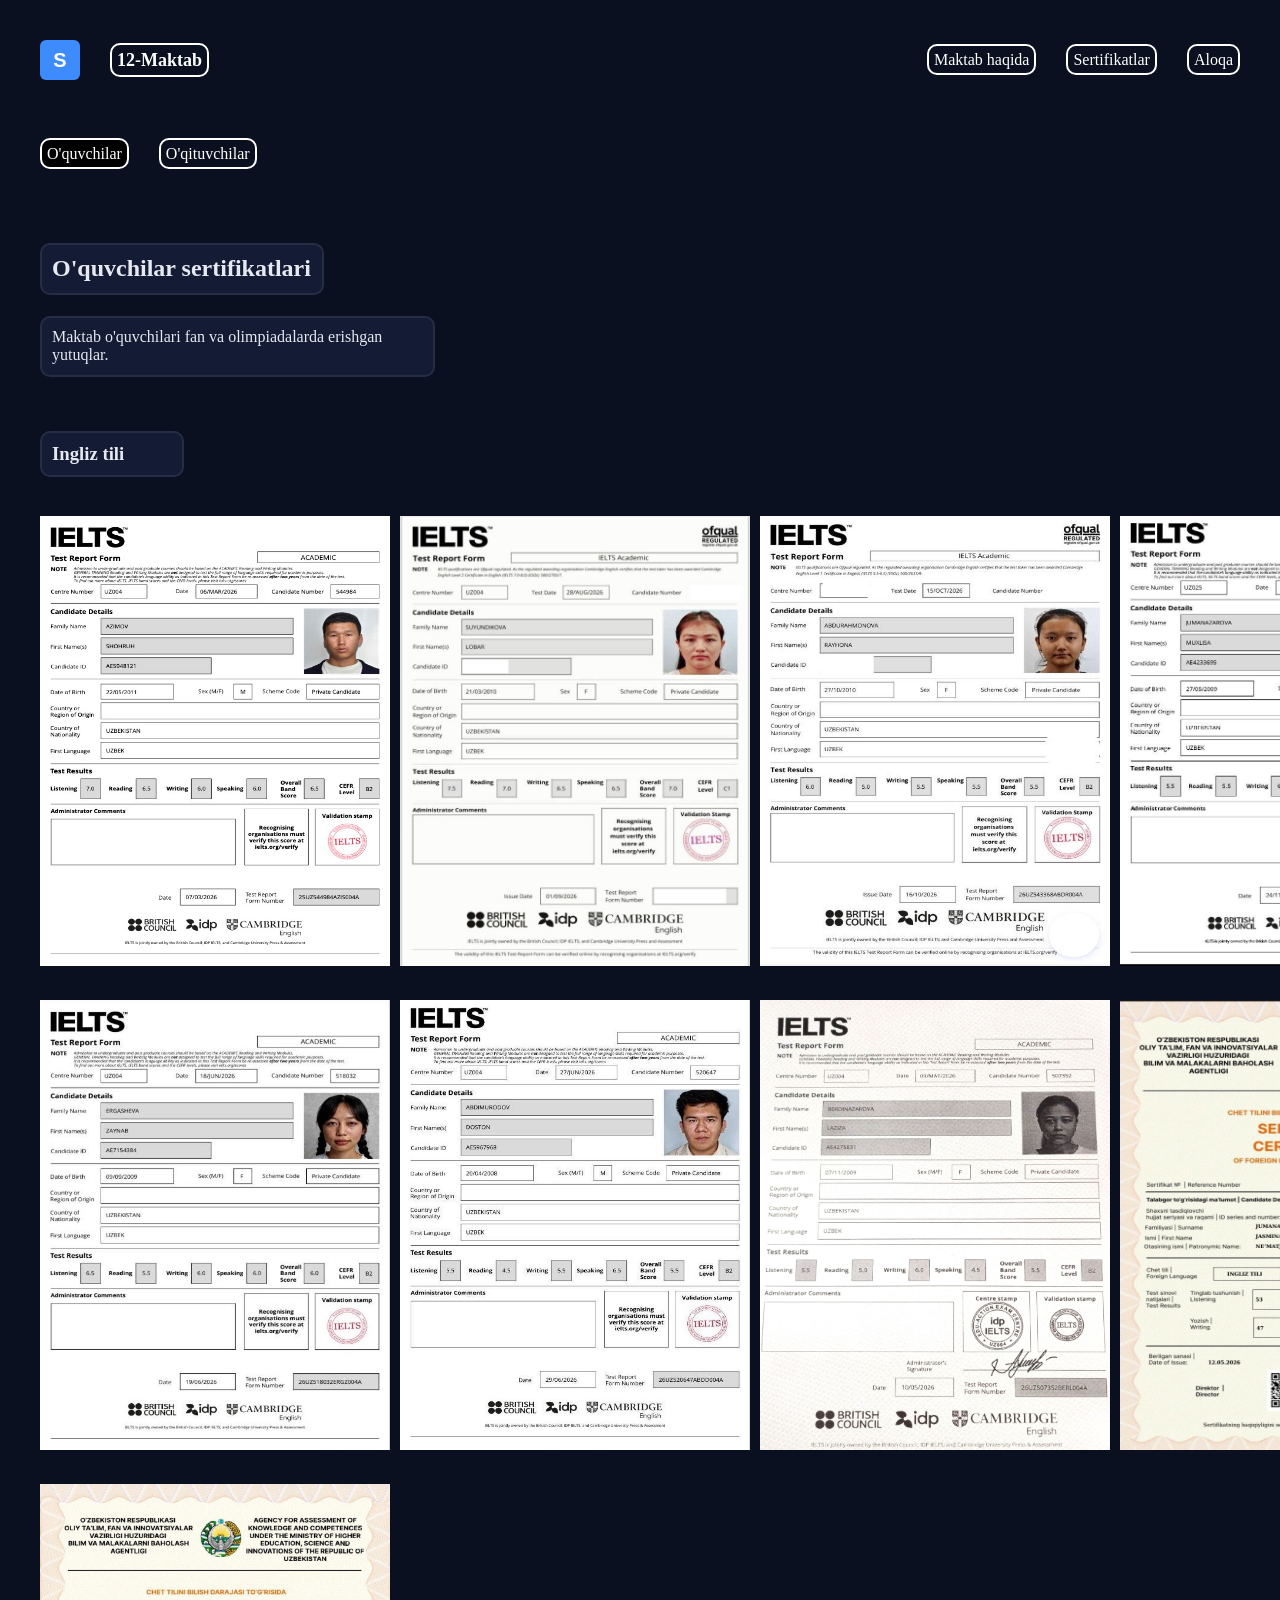
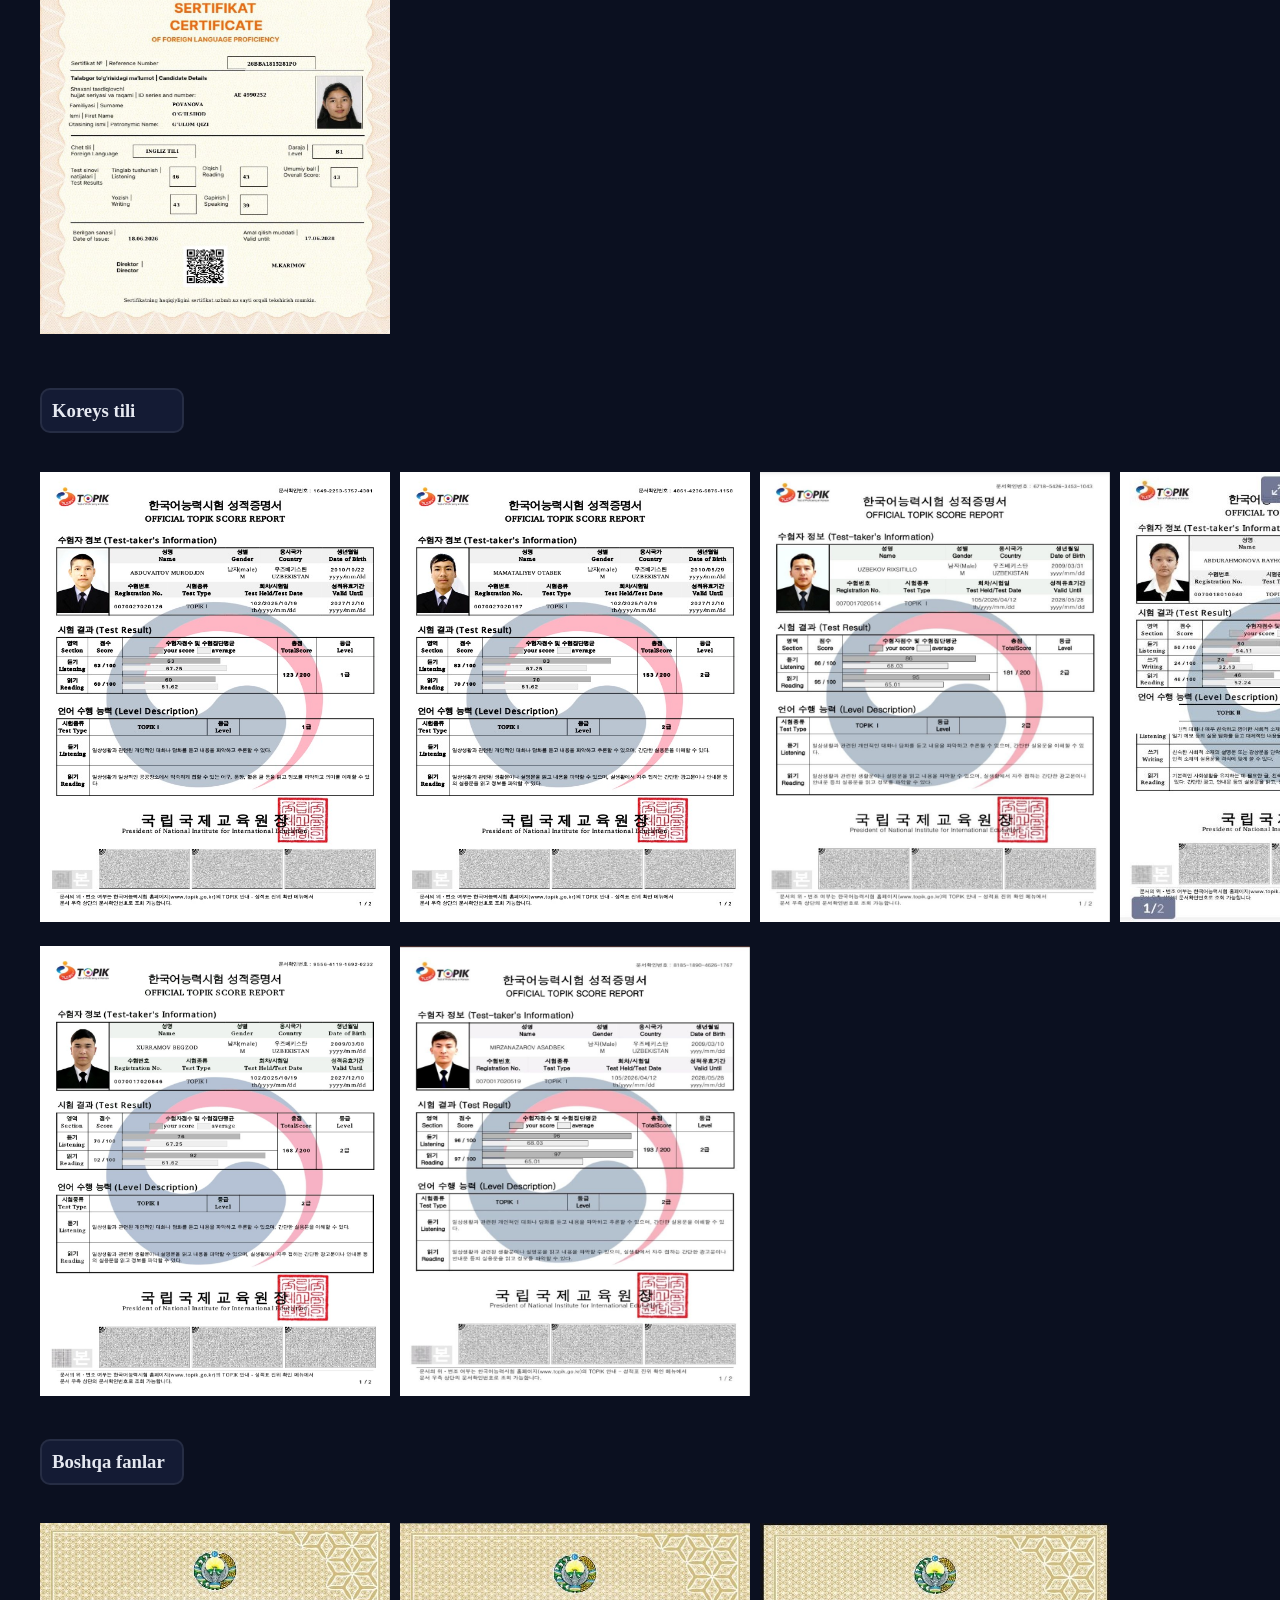
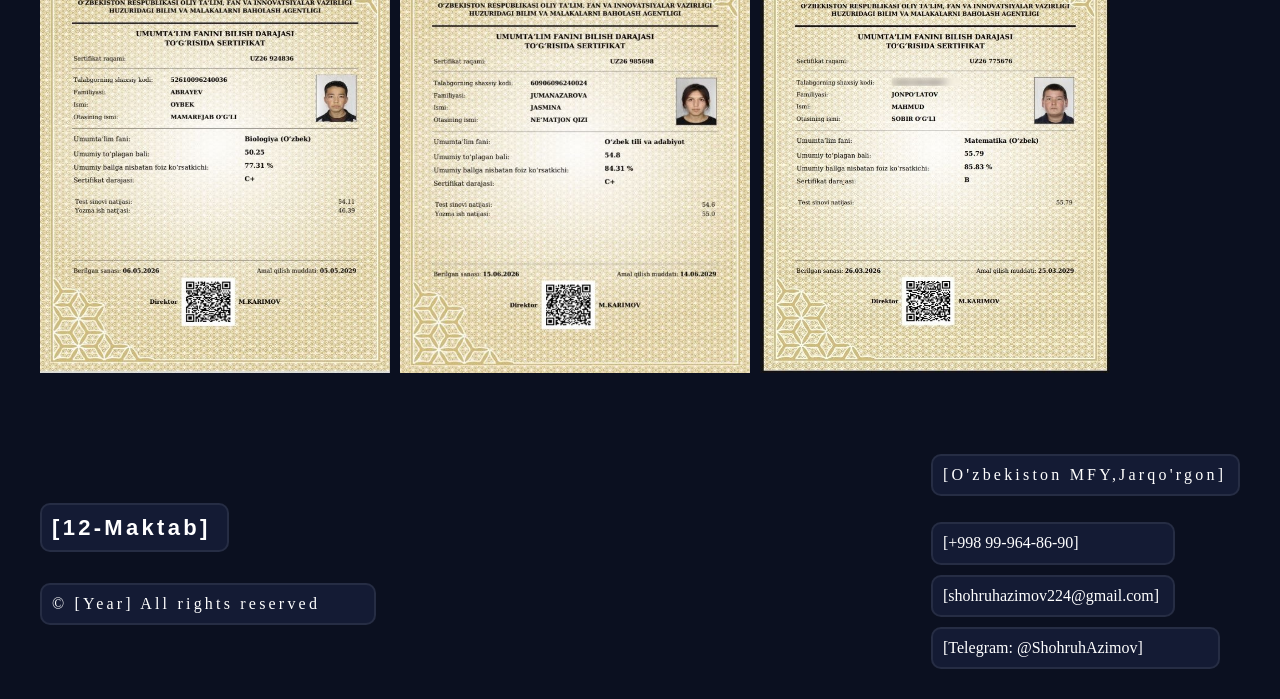
==== commit 8d35ff9a: "one more" ====
--- a/certificates.htm
+++ b/certificates.htm
@@ -169,6 +169,7 @@
                 <p class="footer__text__2">[O'zbekiston MFY,Jarqo'rgon]</p>
                 <a class="footer__link__2" href="tel:+998999648690">[+998 99-964-86-90]</a>
                 <a class="footer__link__2" href="mailto:shohruhazimov224@gmail.com">[shohruhazimov224@gmail.com]</a>
+                <a class="footer__link" href="https://t.me/ShohruhAzimov" target="_blank" rel="noopener noreferrer">[Telegram: @ShohruhAzimov]</a>
             </div>
         </div>
     </div>
--- a/css/main.css
+++ b/css/main.css
@@ -1148,10 +1148,6 @@
   width: 395px;
   border-radius: 10px;
   box-sizing: border-box;
-  width: 100%;
-  margin: 0 0 16px;
-  text-align: center;
-  justify-content: center;
 }
 
 .bottom__list {
@@ -1187,6 +1183,12 @@
     display: block;
     max-width: 100%;
     height: auto;
+  }
+  .card__text {
+    width: 100%;
+    margin: 0 0 16px;
+    text-align: center;
+    justify-content: center;
   }
 }
 .footer__section__2 {
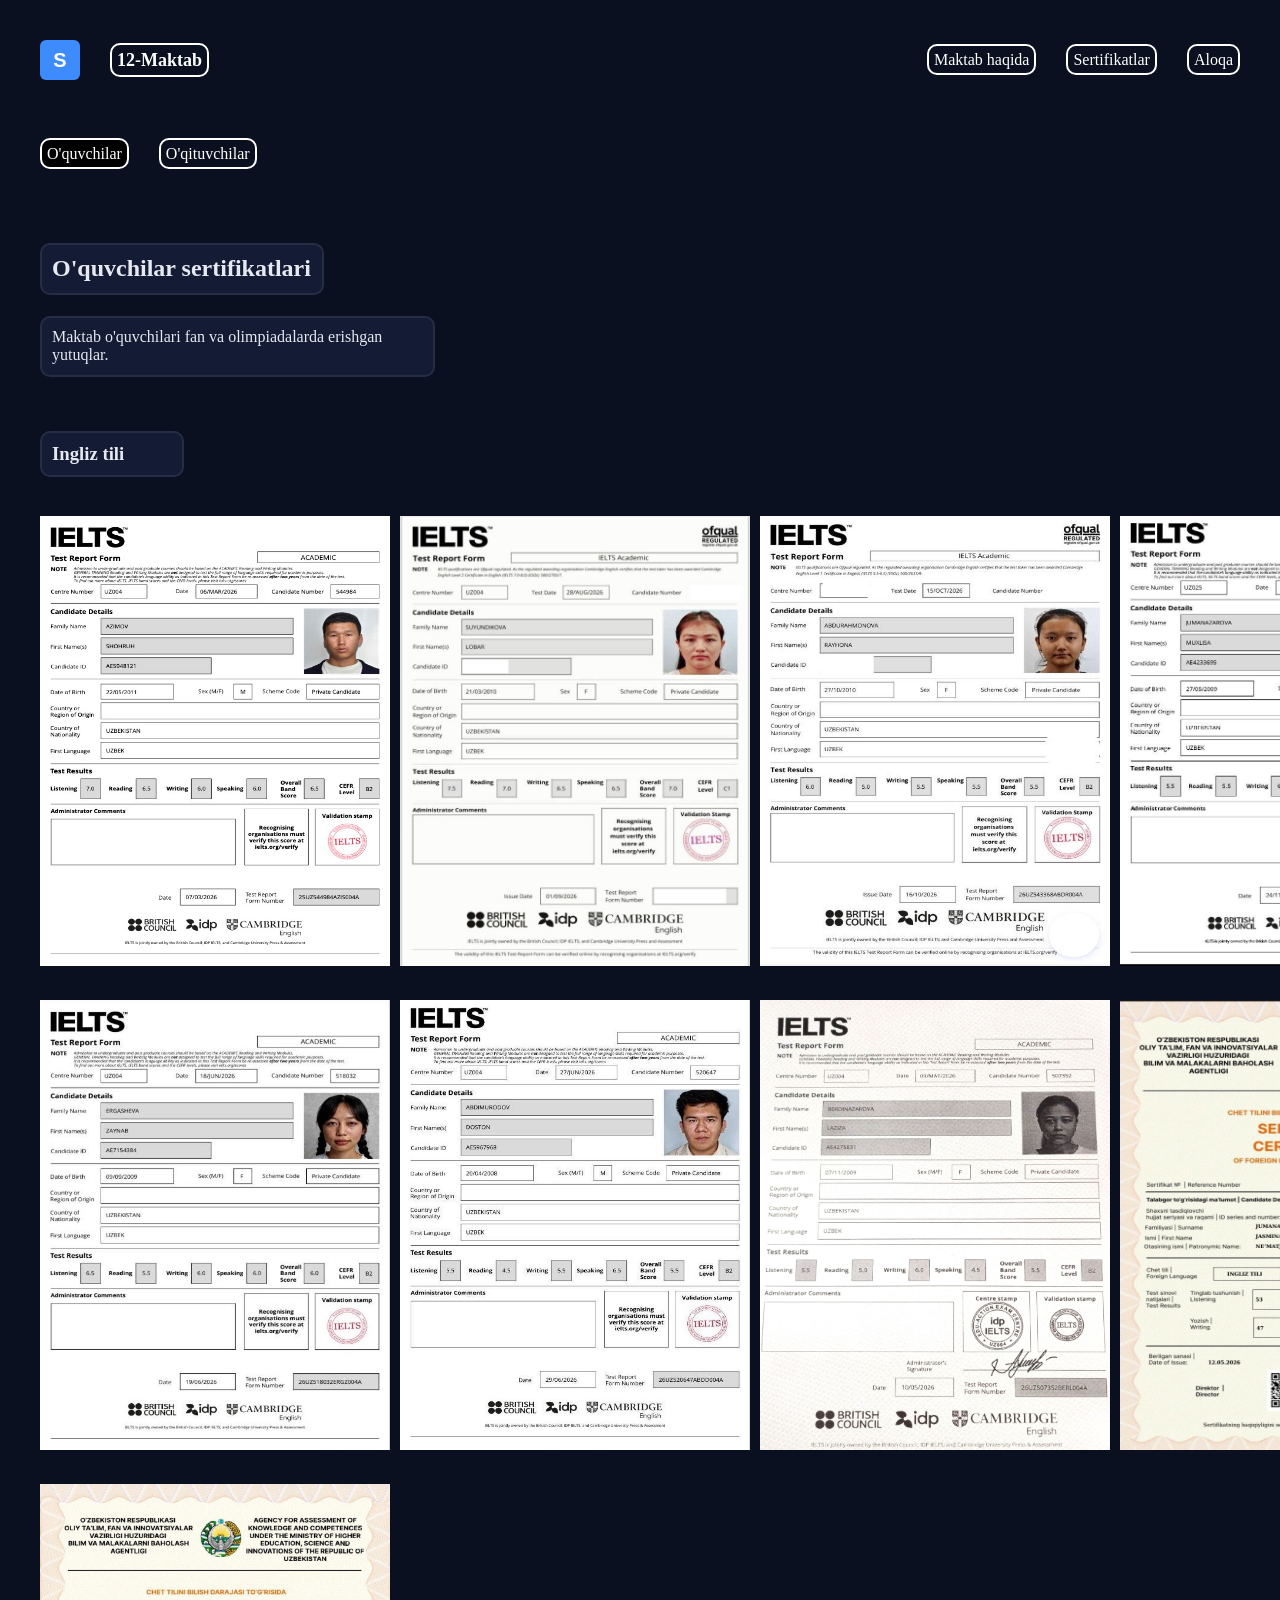
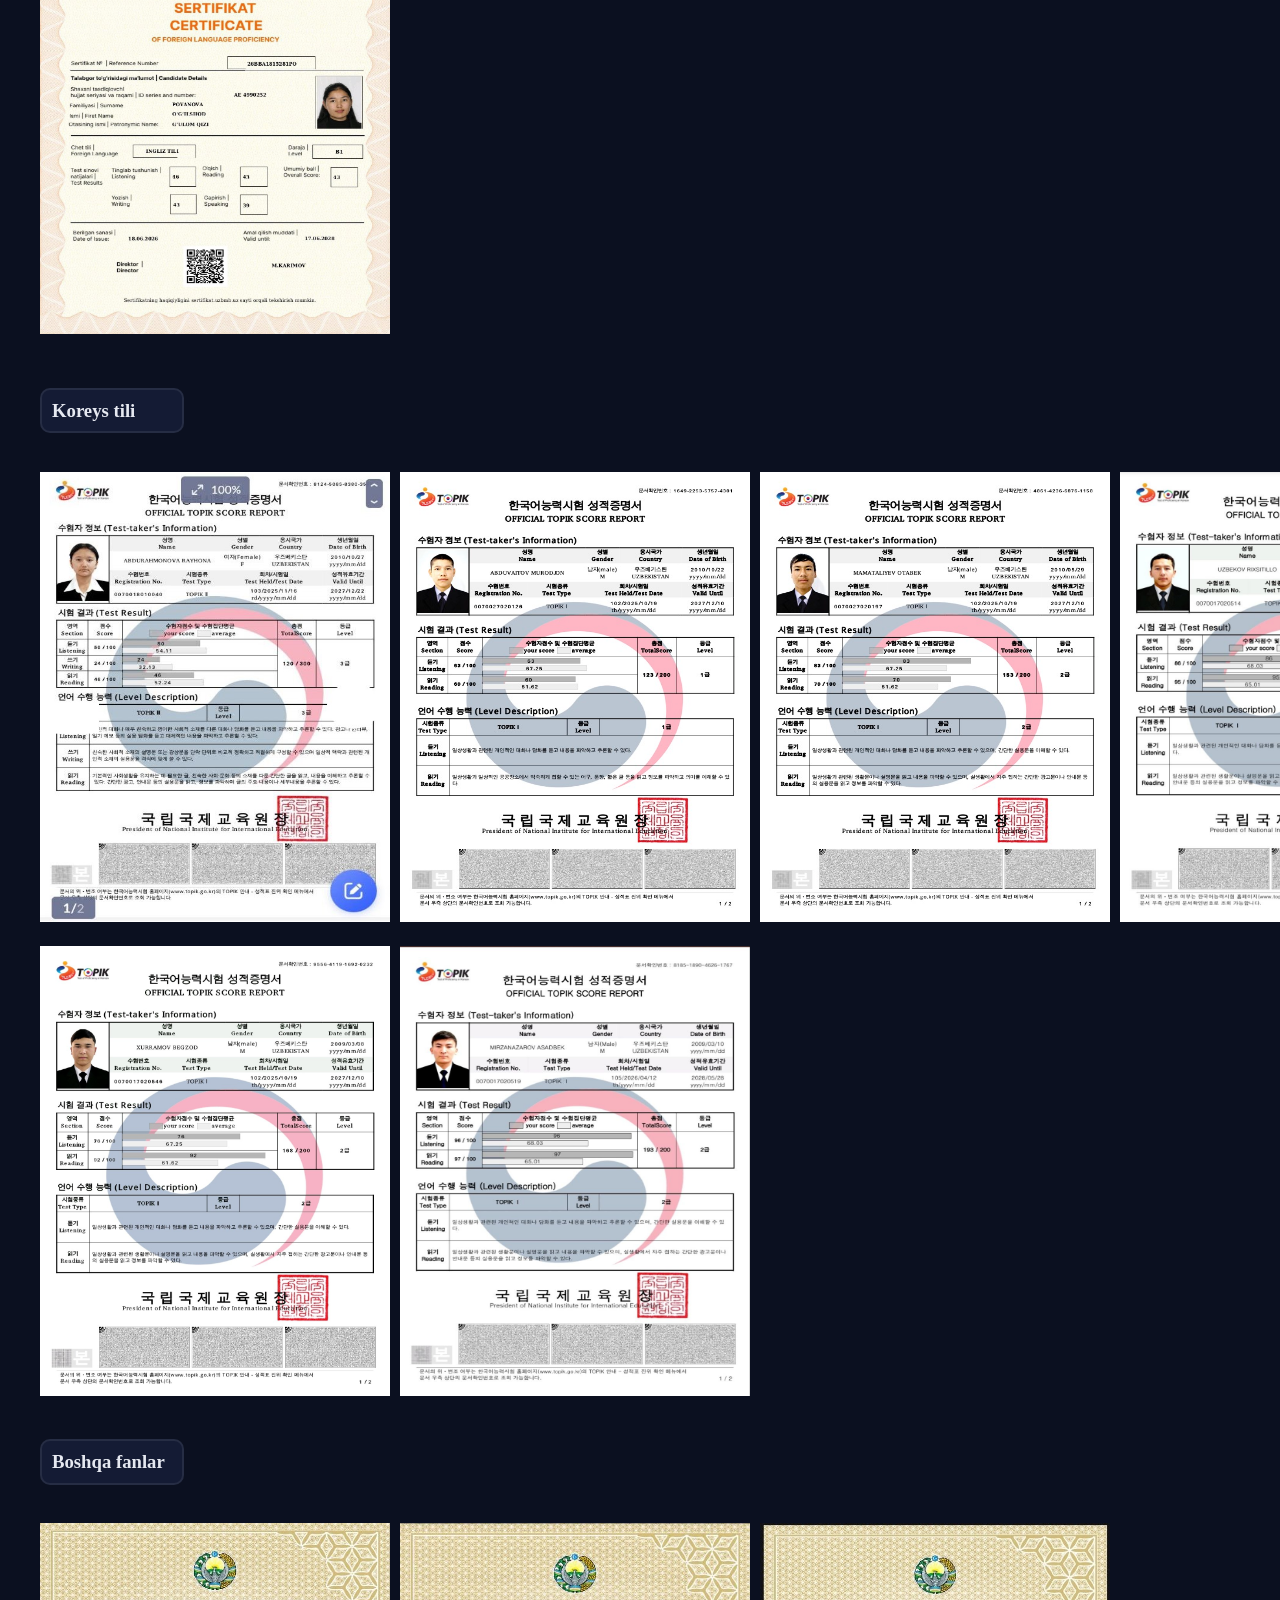
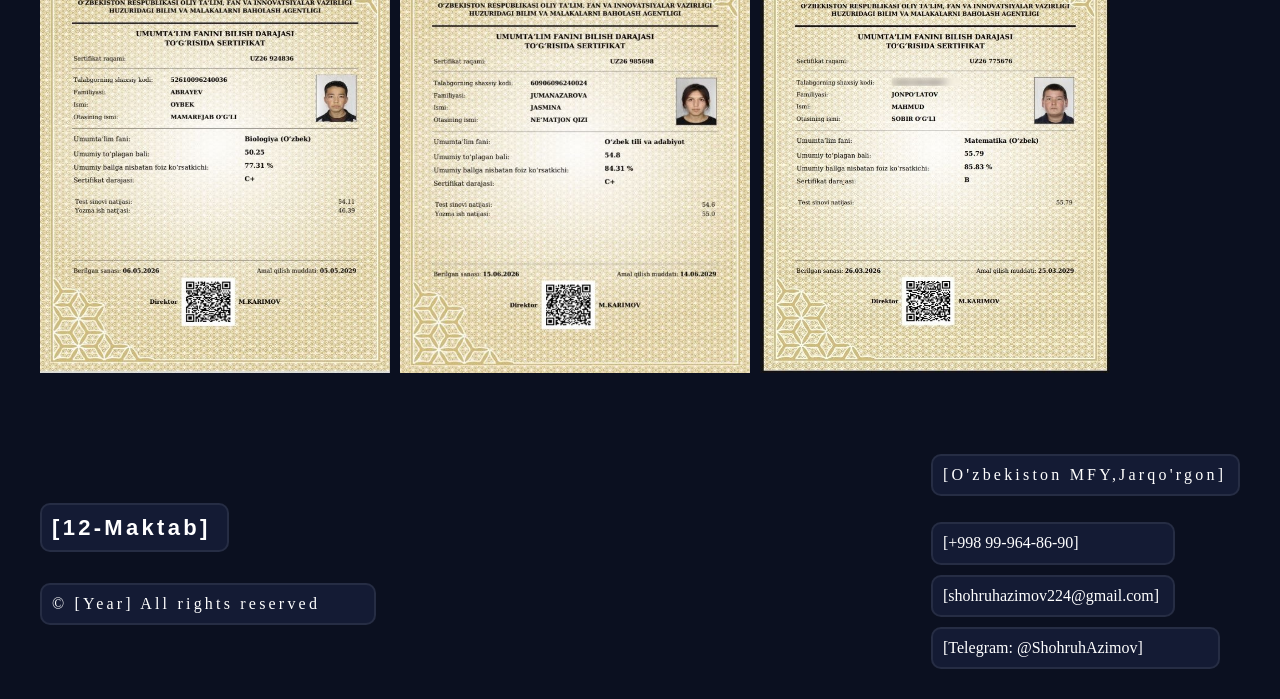
==== commit c9c2e2ec: "sd" ====
--- a/certificates.htm
+++ b/certificates.htm
@@ -112,6 +112,10 @@
             <h3 class="card__title">Koreys tili</h3>
             <div class="card__list">
                 <div class="card__item">
+                    <img src="./images/korean rayhona.jpg" width="350" height="450" alt="rayhona">
+                </div>
+
+                <div class="card__item">
                     <img src="./images/korean murod.jpg" width="350" height="450" alt="murod">
                 </div>
 
@@ -121,10 +125,6 @@
 
                 <div class="card__item">
                     <img src="./images/korean rixsi.jpg" width="350" height="450" alt="otabek">
-                </div>
-
-                <div class="card__item">
-                    <img src="./images/korean rayhona.jpg" width="350" height="450" alt="rayhona">
                 </div>
             </div>
 
--- a/css/main.css
+++ b/css/main.css
@@ -684,6 +684,7 @@
   padding: 10px;
   background-color: #FFFFFF;
   width: 200px;
+  display: flex;
 }
 
 .cert__inner {
@@ -694,6 +695,8 @@
   gap: 10px;
   border: 2px solid blue;
   padding: 5px 0;
+  flex: 1;
+  box-sizing: border-box;
 }
 
 .cert__top {
@@ -727,6 +730,7 @@
   text-align: center;
   font-weight: 700;
   color: black;
+  overflow-wrap: anywhere;
 }
 
 .cert__subject {
@@ -794,6 +798,7 @@
     padding: 0;
     display: flex;
     gap: 10px;
+    flex-wrap: wrap;
   }
 }
 .reveal {
@@ -919,12 +924,12 @@
   .footer__title {
     text-align: center;
   }
-  .footer__title {
-    text-align: center;
-  }
   .footer__link {
     color: rgb(255, 255, 255);
     text-align: center;
+  }
+  .footer__title__contact {
+    margin-bottom: -10px;
   }
 }
 .search__section {
@@ -1191,6 +1196,14 @@
     justify-content: center;
   }
 }
+@media (max-width: 868px) {
+  .card__list {
+    flex-wrap: wrap;
+  }
+  .card__item {
+    flex: 0 0 calc(50% - 5px);
+  }
+}
 .footer__section__2 {
   max-width: 100%;
   margin: 0 auto;
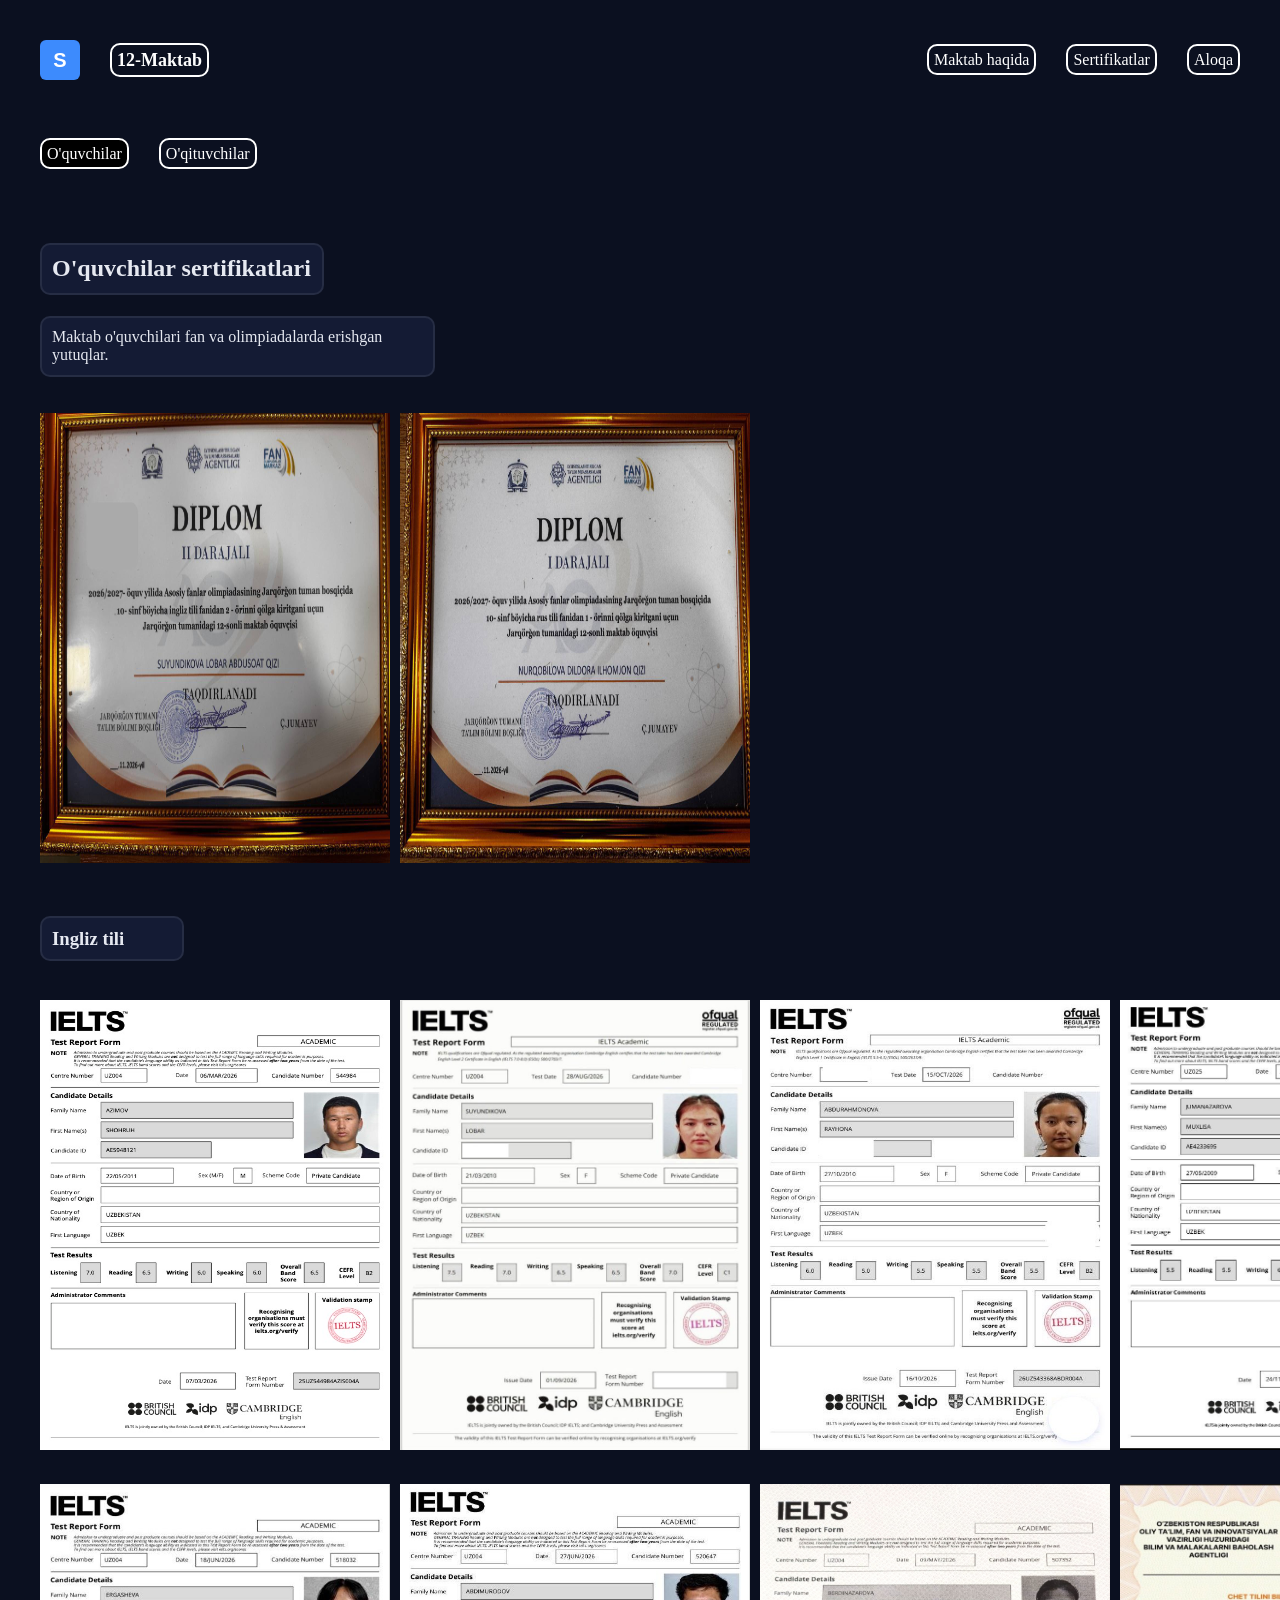
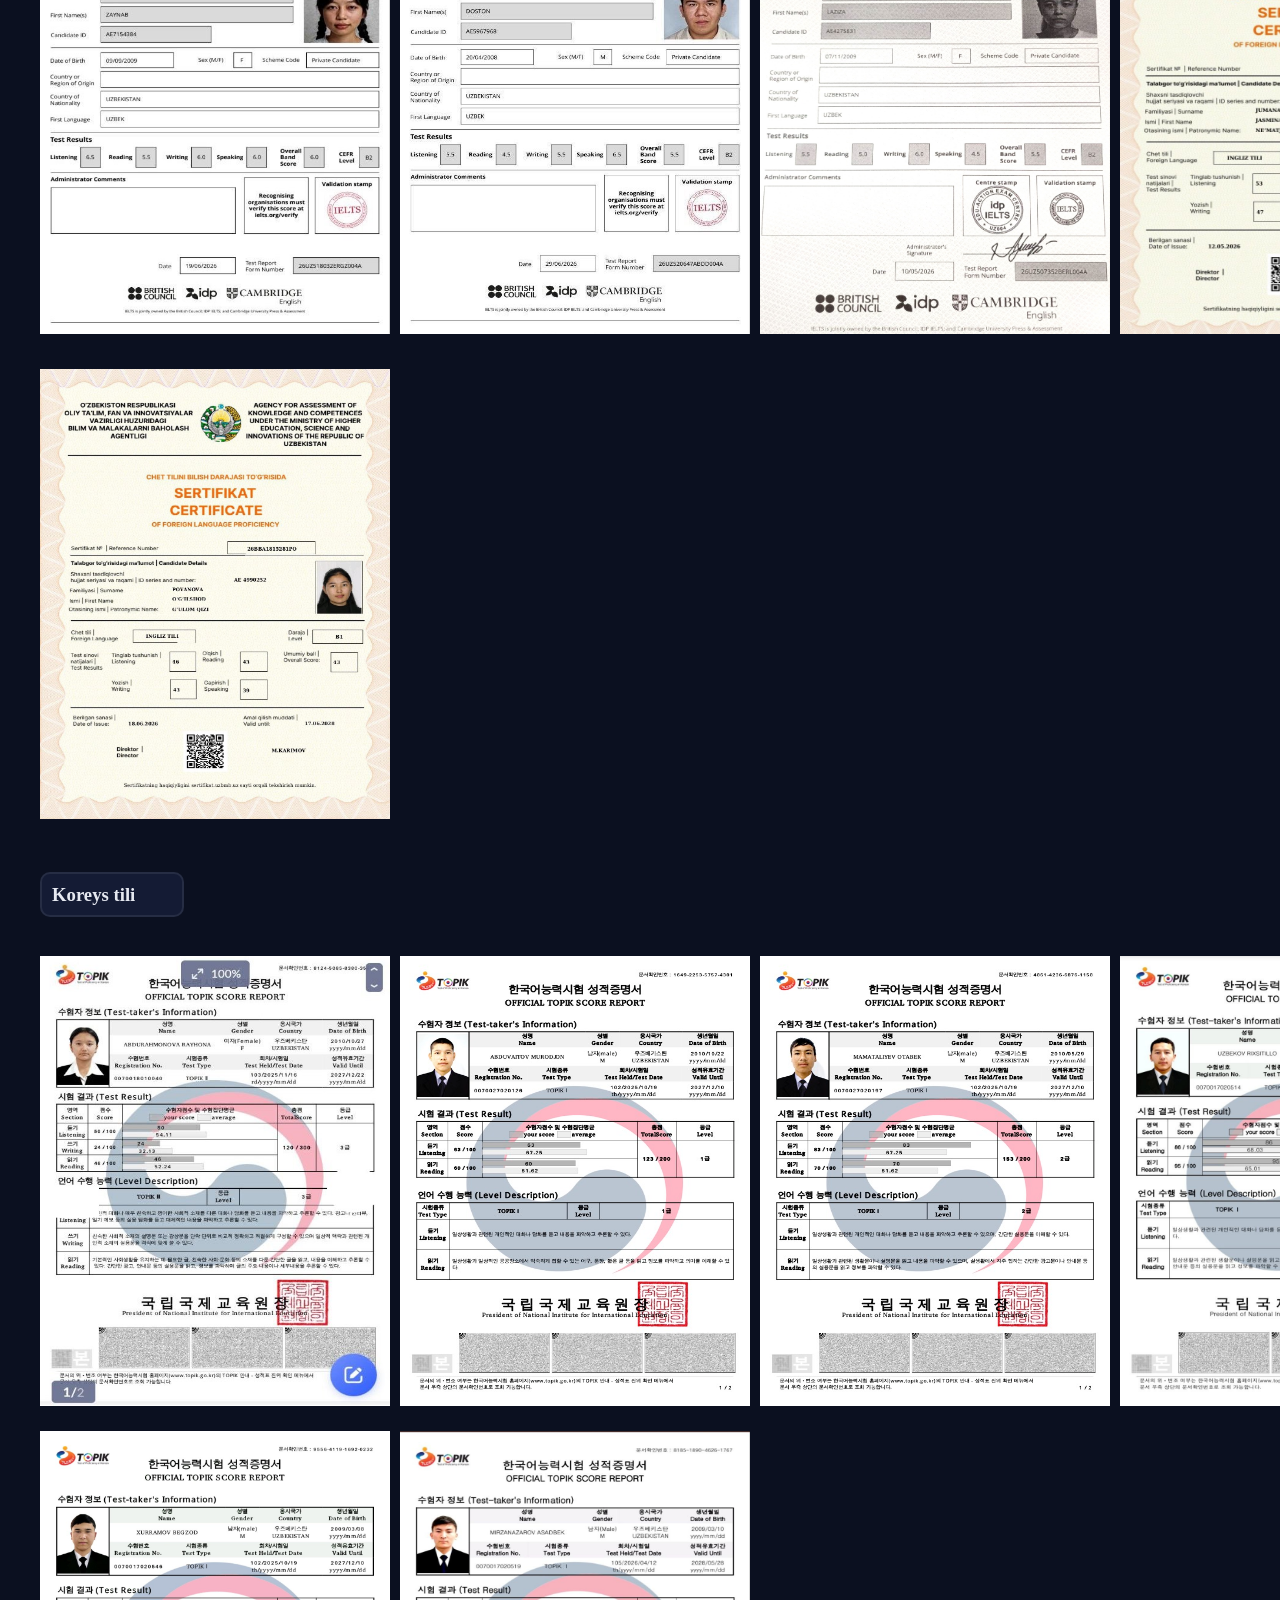
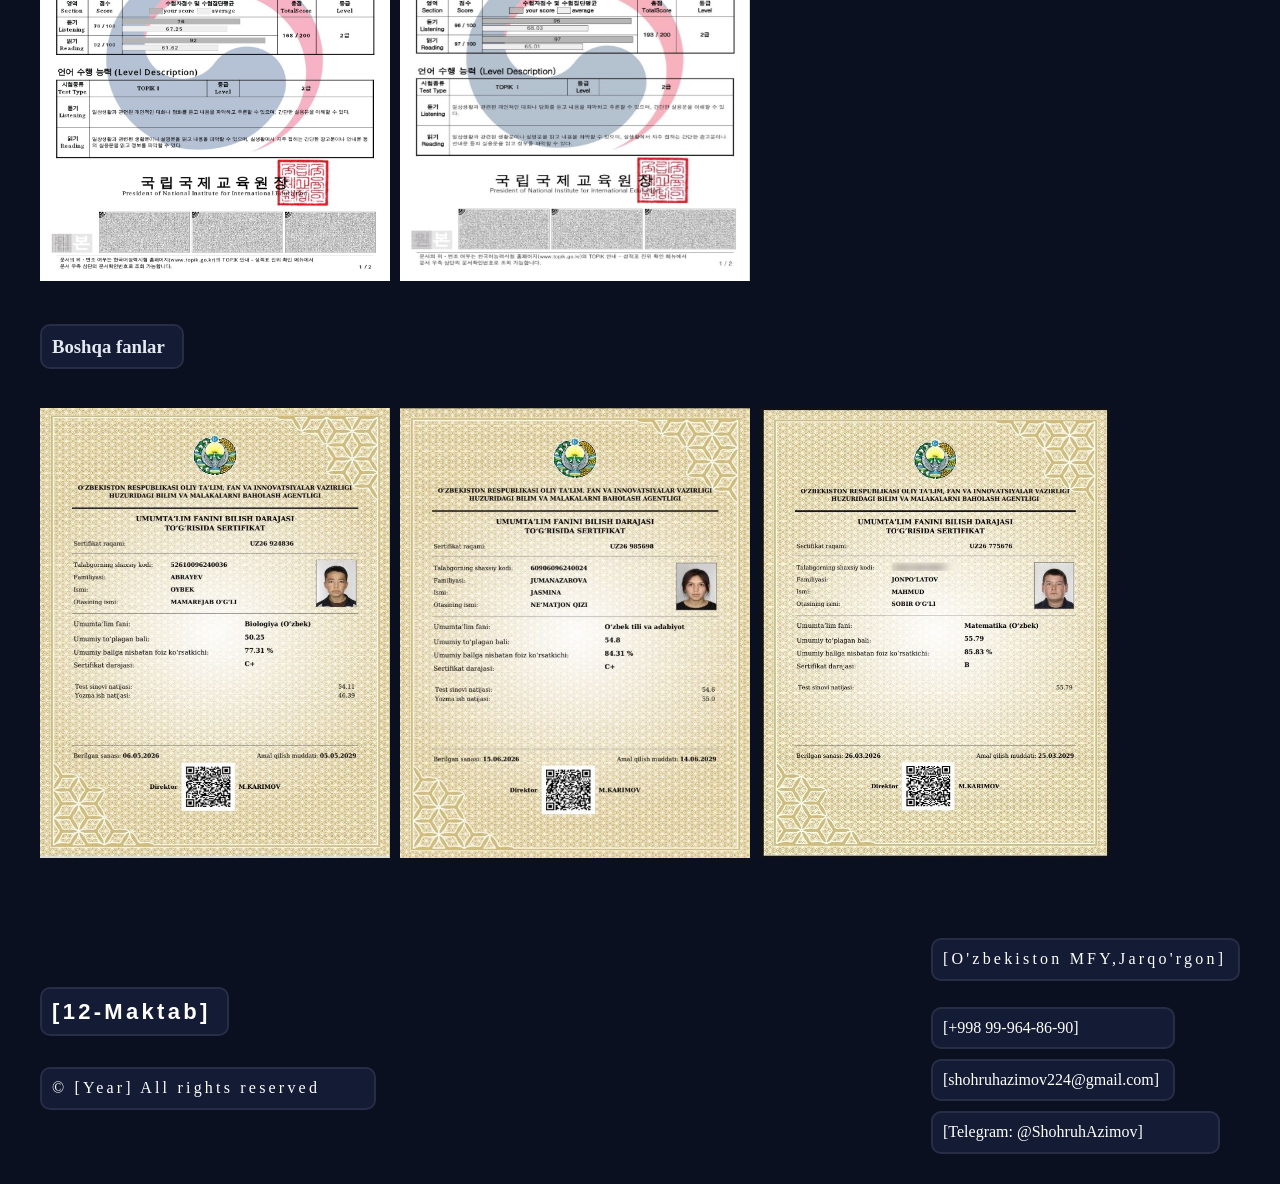
==== commit 0ddf59ad: "s" ====
--- a/certificates.htm
+++ b/certificates.htm
@@ -65,6 +65,17 @@
         <div class="card ">
             <h2 class="card__heading">O'quvchilar sertifikatlari</h2>
             <p class="card__text">Maktab o'quvchilari fan va olimpiadalarda erishgan yutuqlar.</p>
+
+            <div class="card__list list__1">
+                <div class="card__item">
+                    <img src="./images/lobar__diplom.jpg" width="350" height="450" alt="me">
+                </div>
+
+                <div class="card__item">
+                    <img src="./images/dildora__diplom.jpg" width="350" height="450" alt="lobar">
+                </div>
+            </div>
+
 
             <h3 class="card__title">Ingliz tili</h3>
             <div class="card__list list__1">
--- a/css/main.css
+++ b/css/main.css
@@ -435,6 +435,7 @@
   max-width: 100%;
   height: 540px;
   overflow: hidden;
+  margin-bottom: 100px;
 }
 
 .hero__slide {
@@ -459,7 +460,7 @@
   position: absolute;
   inset: 0;
   pointer-events: none;
-  background: linear-gradient(to bottom, rgba(11, 16, 32, 0.25) 0%, rgba(11, 16, 32, 0.55) 60%, #0B1020 100%);
+  background: linear-gradient(to bottom, rgba(11, 16, 32, 0.25) 0%, rgba(11, 16, 32, 0.25) 60%, #0B1020 100%);
 }
 
 @media (max-width: 576px) {
@@ -1345,4 +1346,117 @@
   .info__text__2 {
     display: block;
   }
+}
+.director__section {
+  width: 100%;
+  margin: 0 auto;
+  padding: 0 20px;
+}
+
+.director {
+  padding: 10px;
+  max-width: 1440px;
+  margin: 0 auto;
+  padding: 0 20px;
+  display: flex;
+  justify-content: space-between;
+  align-items: center;
+}
+
+.director__left {
+  display: flex;
+  flex-direction: column;
+  text-align: center;
+}
+
+.director__img__text {
+  margin-top: 10px;
+  border: 2px solid rgba(255, 255, 255, 0.08);
+  padding: 10px;
+  background-color: #141B34;
+  border-radius: 10px;
+}
+
+.director__img {
+  border-radius: 48%;
+}
+
+.director__text {
+  width: 500px;
+  position: relative;
+  border: 2px solid rgba(255, 255, 255, 0.08);
+  padding: 10px;
+  background-color: #141B34;
+  width: 500px;
+  border-radius: 10px;
+}
+
+.director__text__subtext {
+  position: absolute;
+  right: 70px;
+  text-align: center;
+  border: 2px solid rgba(255, 255, 255, 0.08);
+  padding: 10px;
+  background-color: #141B34;
+  width: 210px;
+  border-radius: 10px;
+}
+
+@media (max-width: 576px) {
+  .director {
+    display: flex;
+    flex-direction: column;
+    gap: 20px;
+    align-items: center;
+  }
+  .director__text {
+    width: 300px;
+    text-align: center;
+  }
+  .director__text__subtext {
+    margin-bottom: 100px;
+  }
+}
+.gallery {
+  max-width: 1440px;
+  margin: 0 auto;
+  padding: 40px 20px;
+}
+
+.gallery__heading {
+  color: #E6E9F1;
+  text-align: center;
+  margin-bottom: 24px;
+}
+
+.gallery__list {
+  display: grid;
+  grid-template-columns: 1fr;
+  gap: 16px;
+}
+
+@media (min-width: 577px) {
+  .gallery__list {
+    grid-template-columns: repeat(auto-fill, minmax(280px, 1fr));
+  }
+}
+.gallery__item {
+  border: 2px solid rgba(255, 255, 255, 0.08);
+  border-radius: 10px;
+  overflow: hidden;
+  background-color: #141B34;
+}
+
+.gallery__item img {
+  display: block;
+  width: 100%;
+  aspect-ratio: 4/3;
+  -o-object-fit: cover;
+     object-fit: cover;
+  cursor: pointer;
+  transition: transform 0.3s ease;
+}
+
+.gallery__item img:hover {
+  transform: scale(1.05);
 }/*# sourceMappingURL=main.css.map */
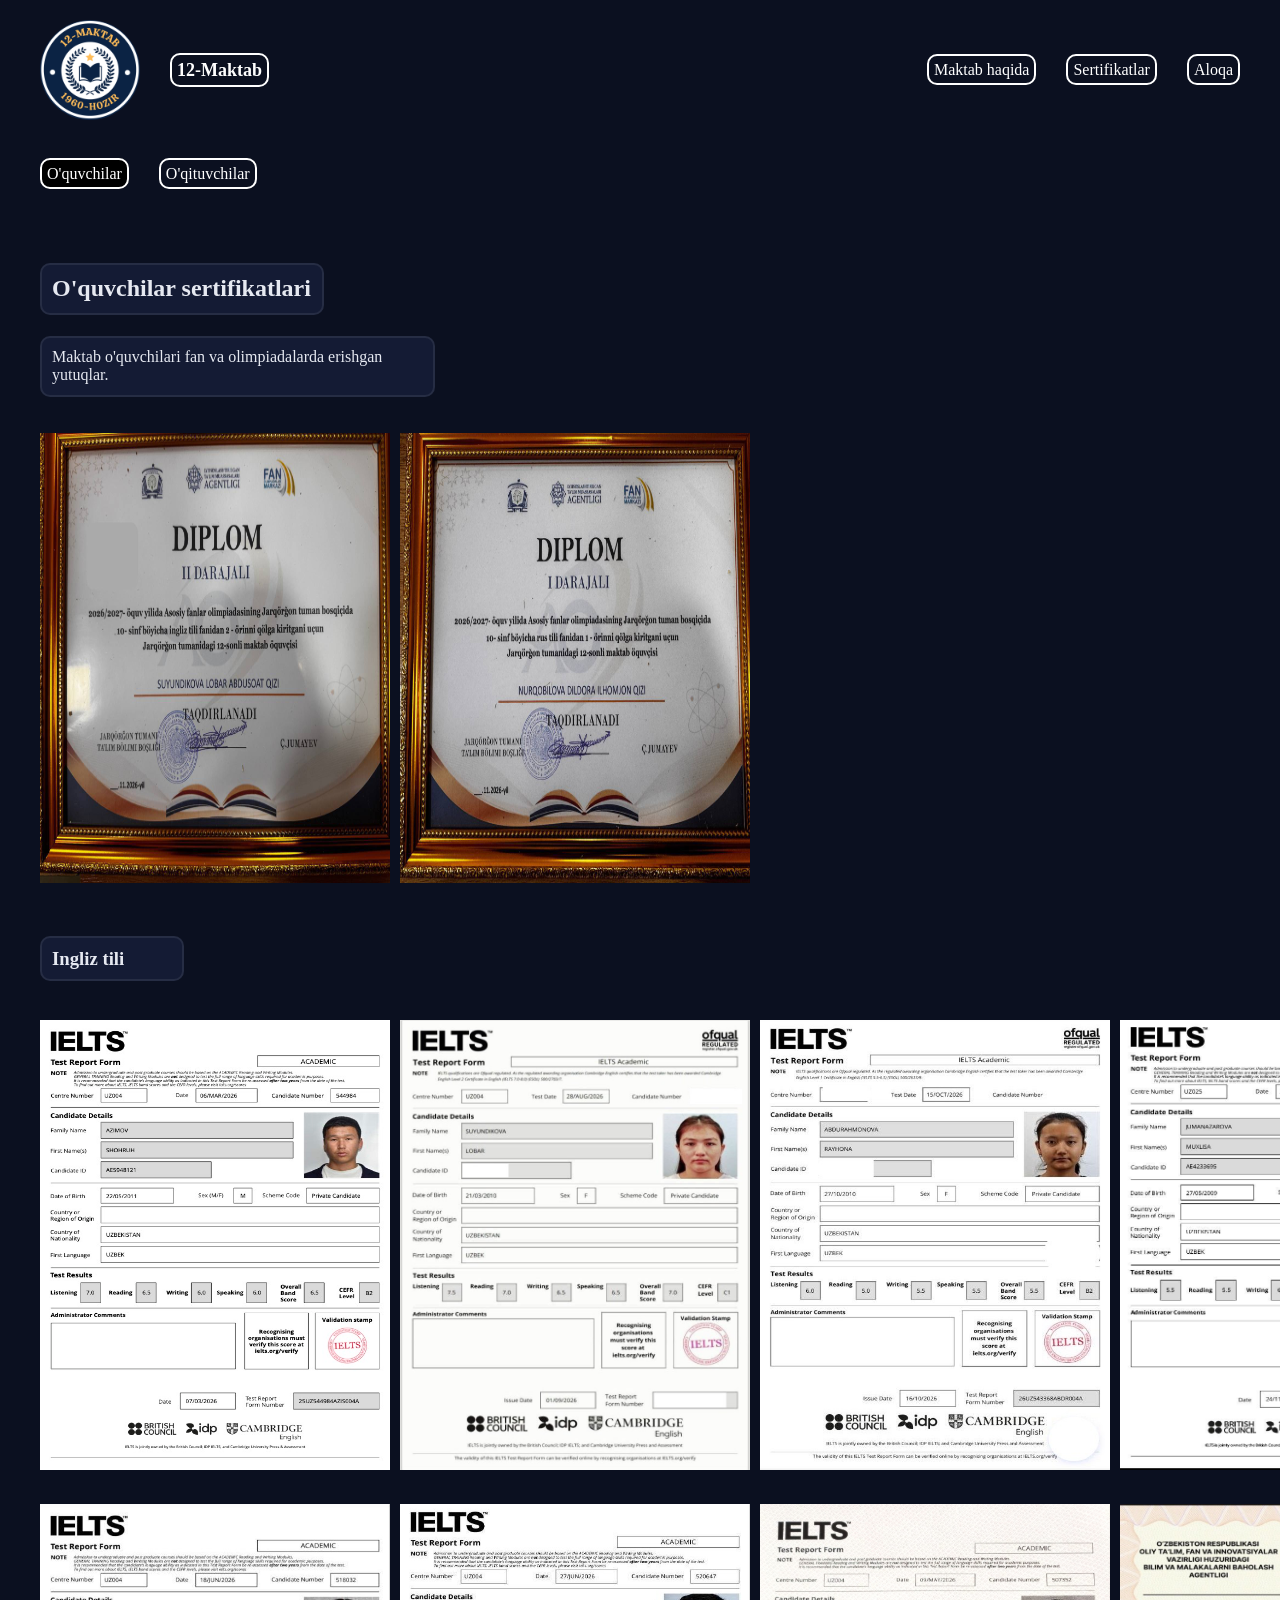
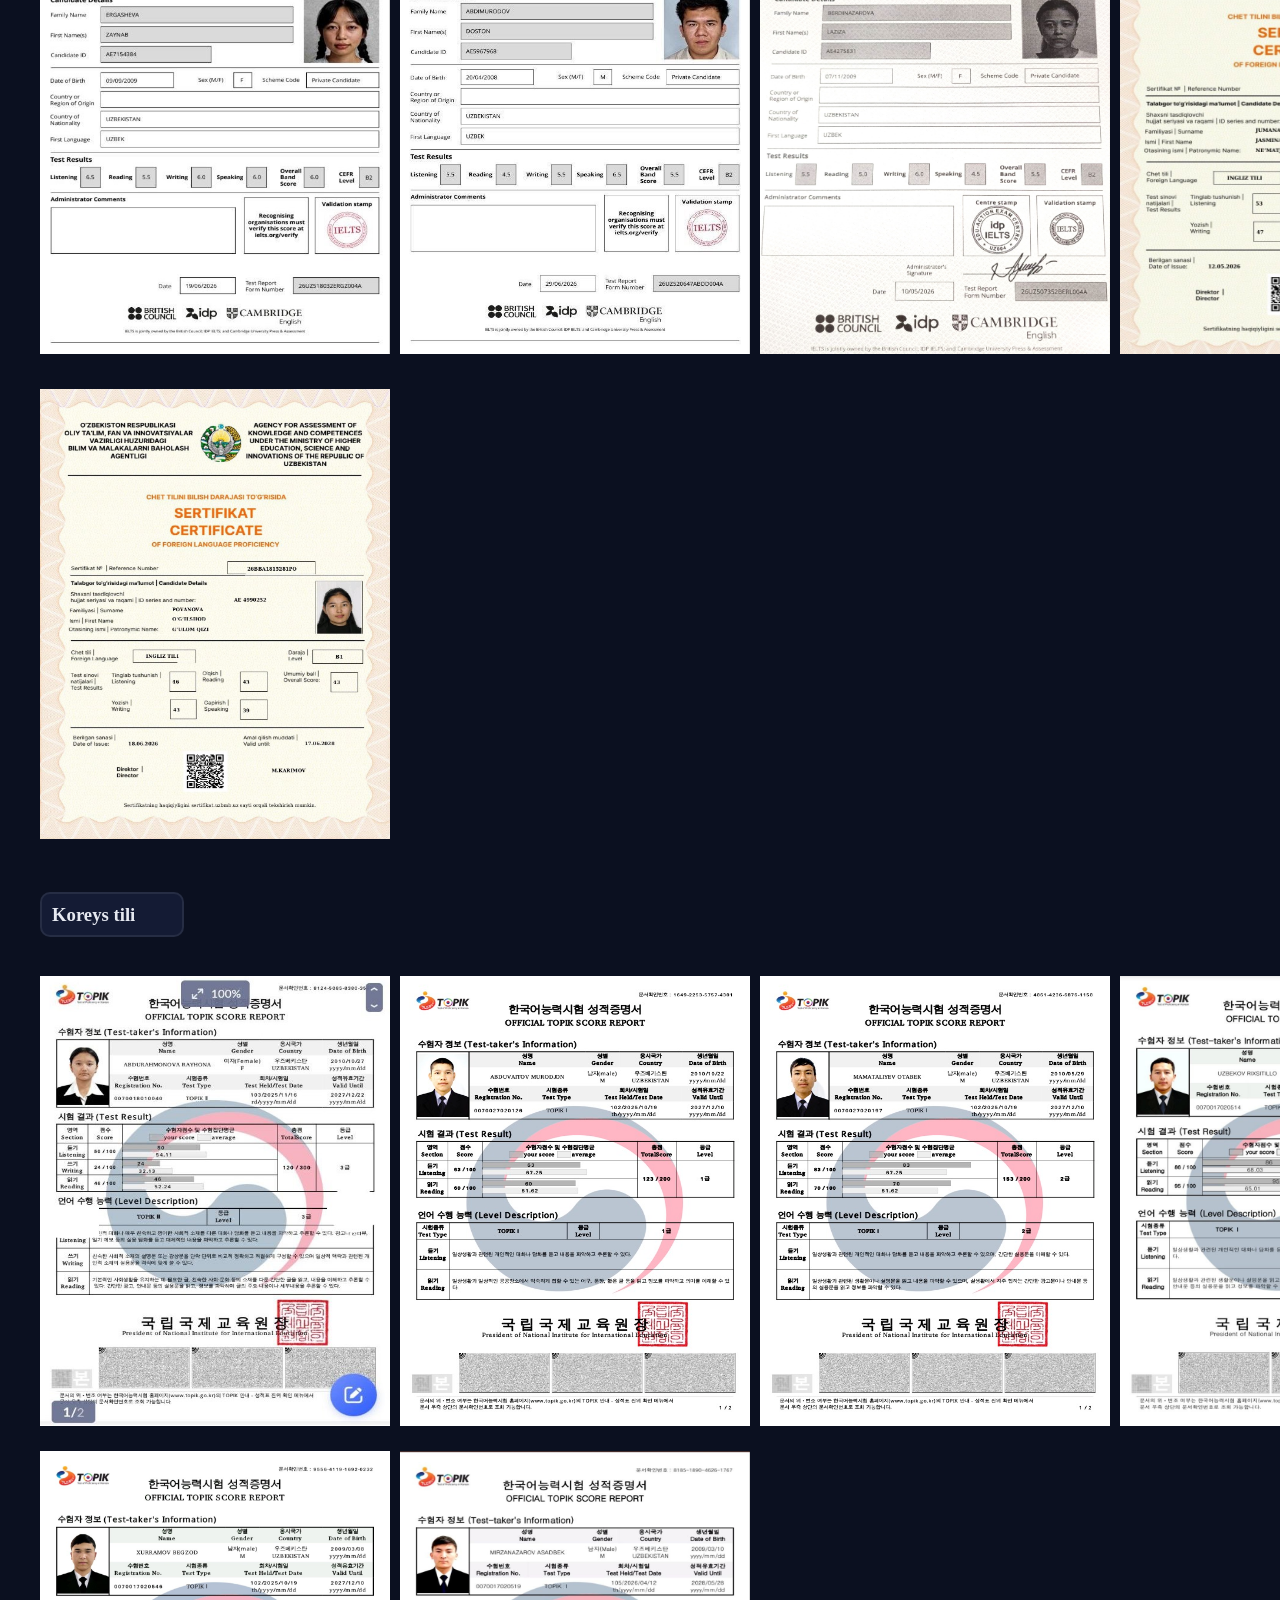
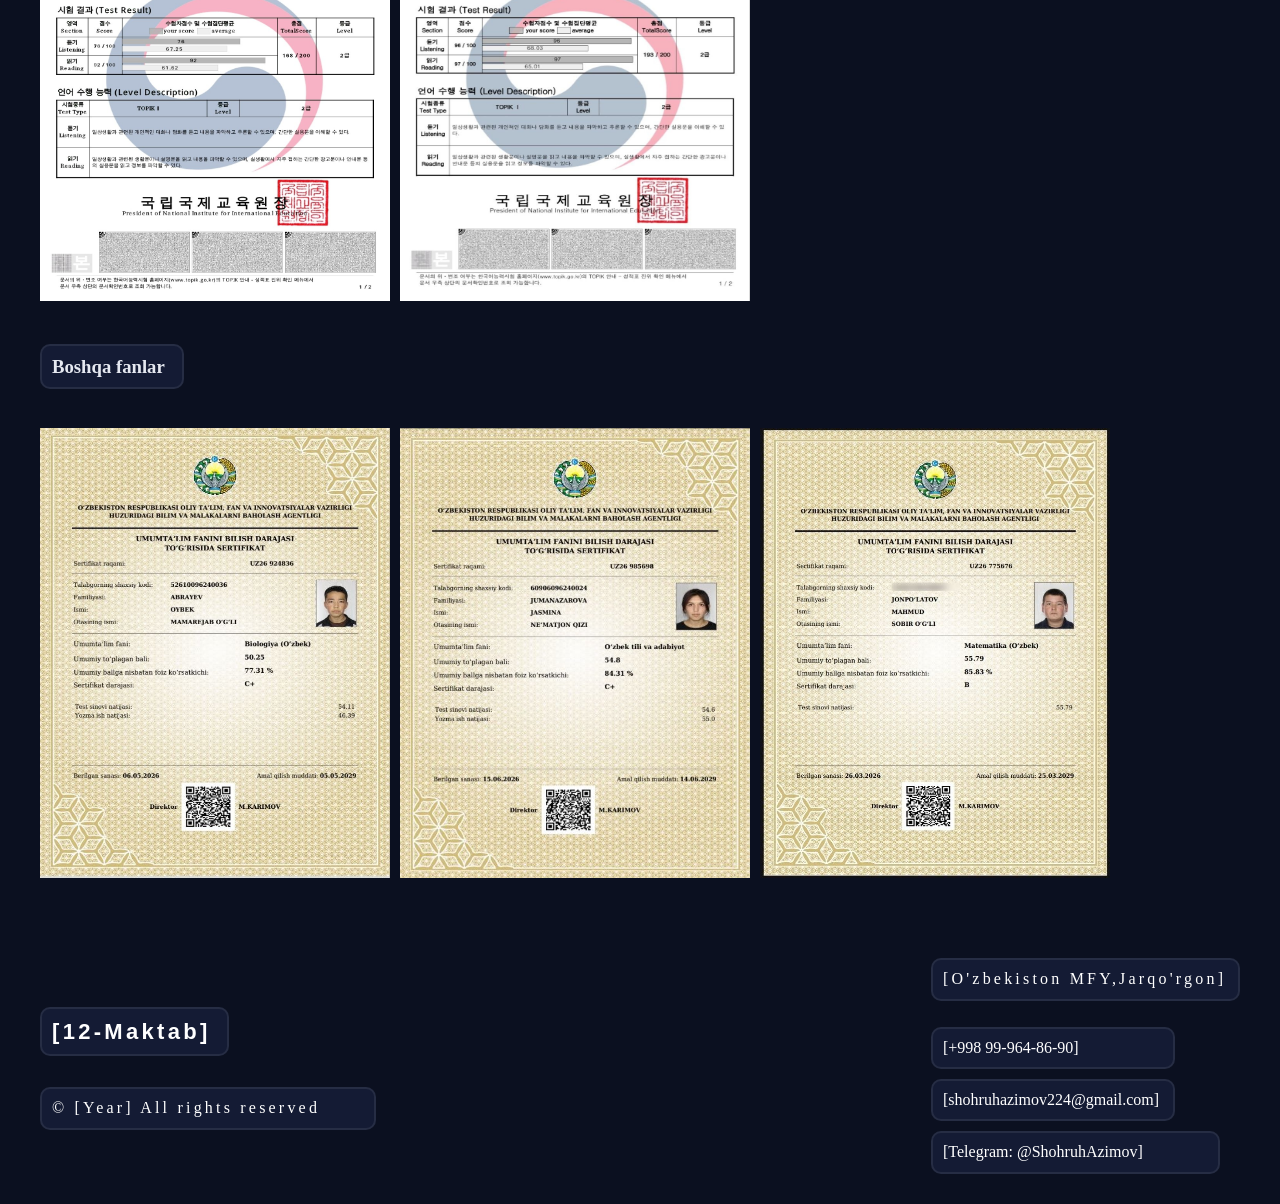
==== commit 8ebe12ff: "l" ====
--- a/certificates.htm
+++ b/certificates.htm
@@ -14,7 +14,7 @@
     <div class="certificates__section">
         <div class="certificates">
             <div class="certificates__left">
-                <p class="certificates__left__logo">S</p>
+                <img class="header__left__logo" src="./images/school logo.png" width="100" height="100" alt="school logo">
                 <p class="certificates__left__text">12-Maktab</p>
             </div>
 
--- a/css/main.css
+++ b/css/main.css
@@ -348,17 +348,7 @@
 }
 
 .header__left__logo {
-  width: 40px;
-  height: 40px;
-  background-color: #3d8bfd;
-  color: #FFFFFF;
-  display: flex;
-  align-items: center;
-  justify-content: center;
-  font-family: "Space Grotesk", sans-serif;
-  font-weight: 700;
-  font-size: 20px;
-  border-radius: 6px;
+  border-radius: 50px;
 }
 
 .header__left__text {
